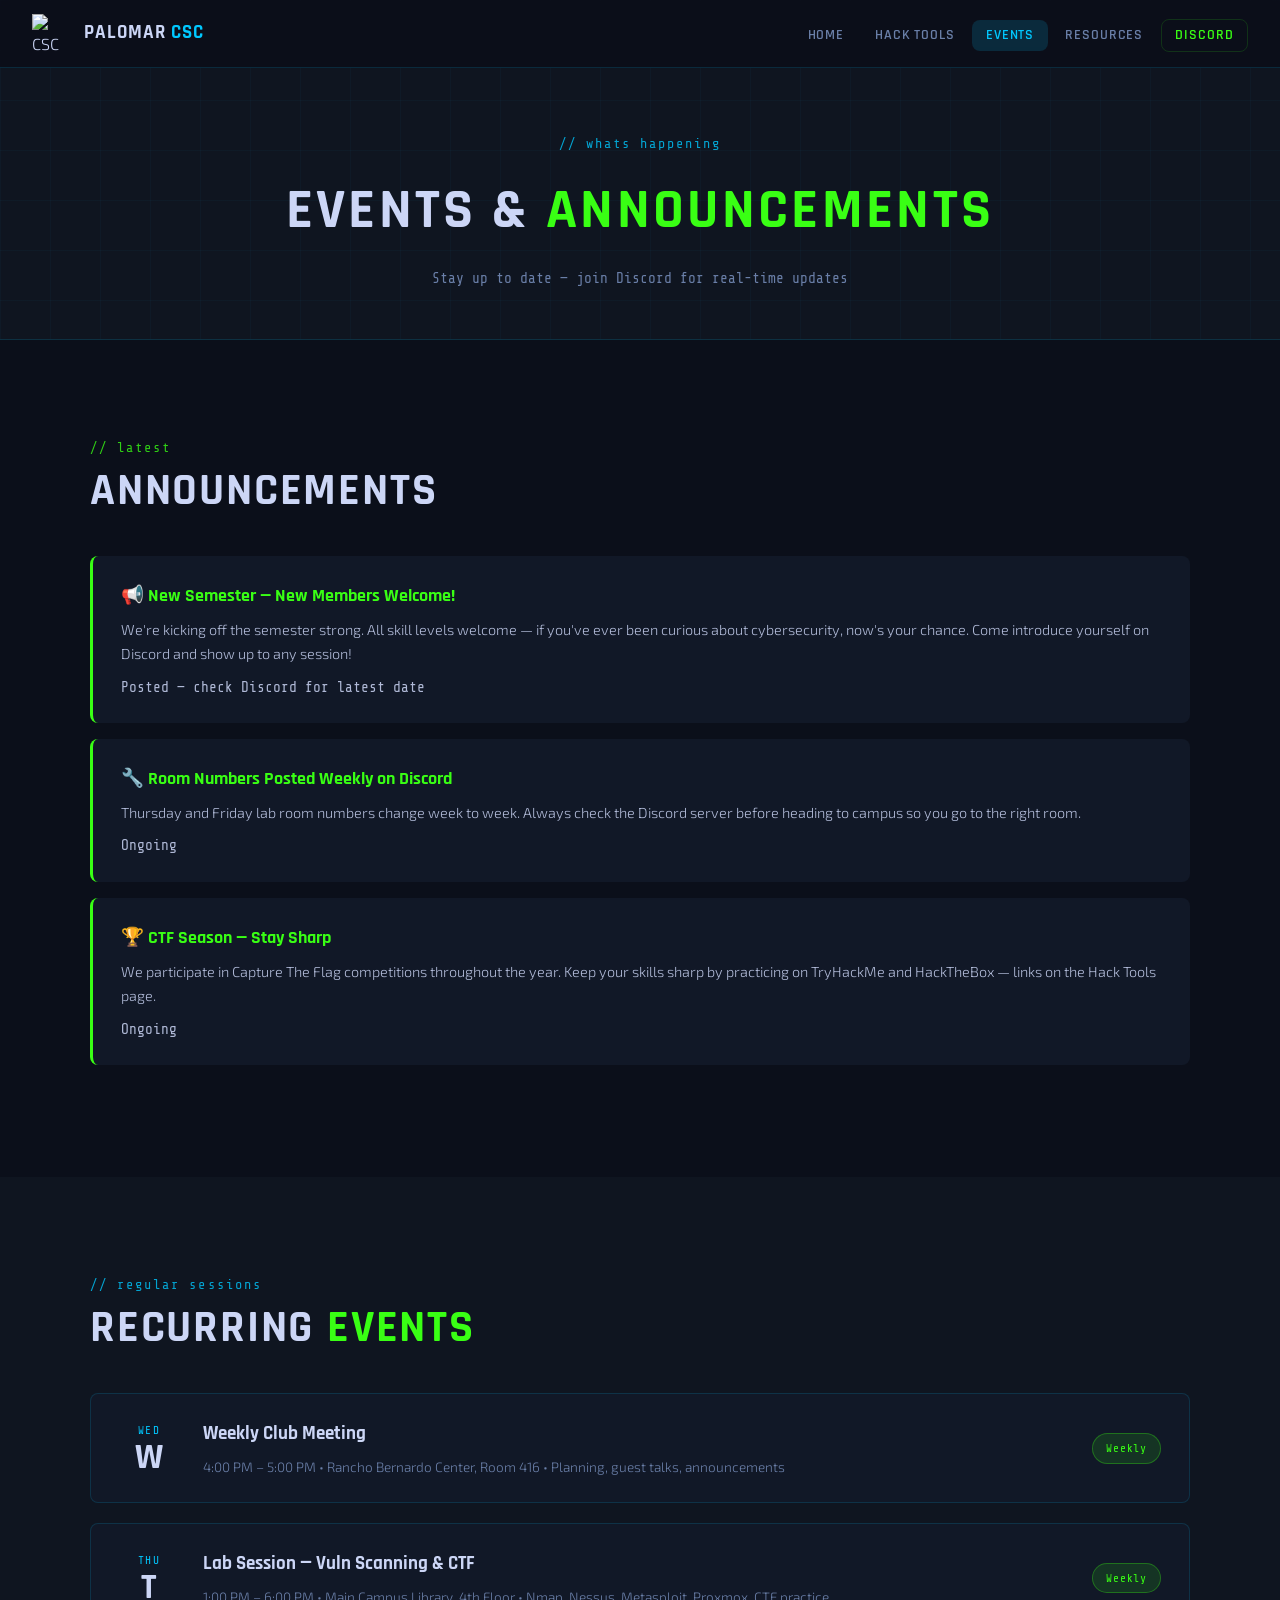
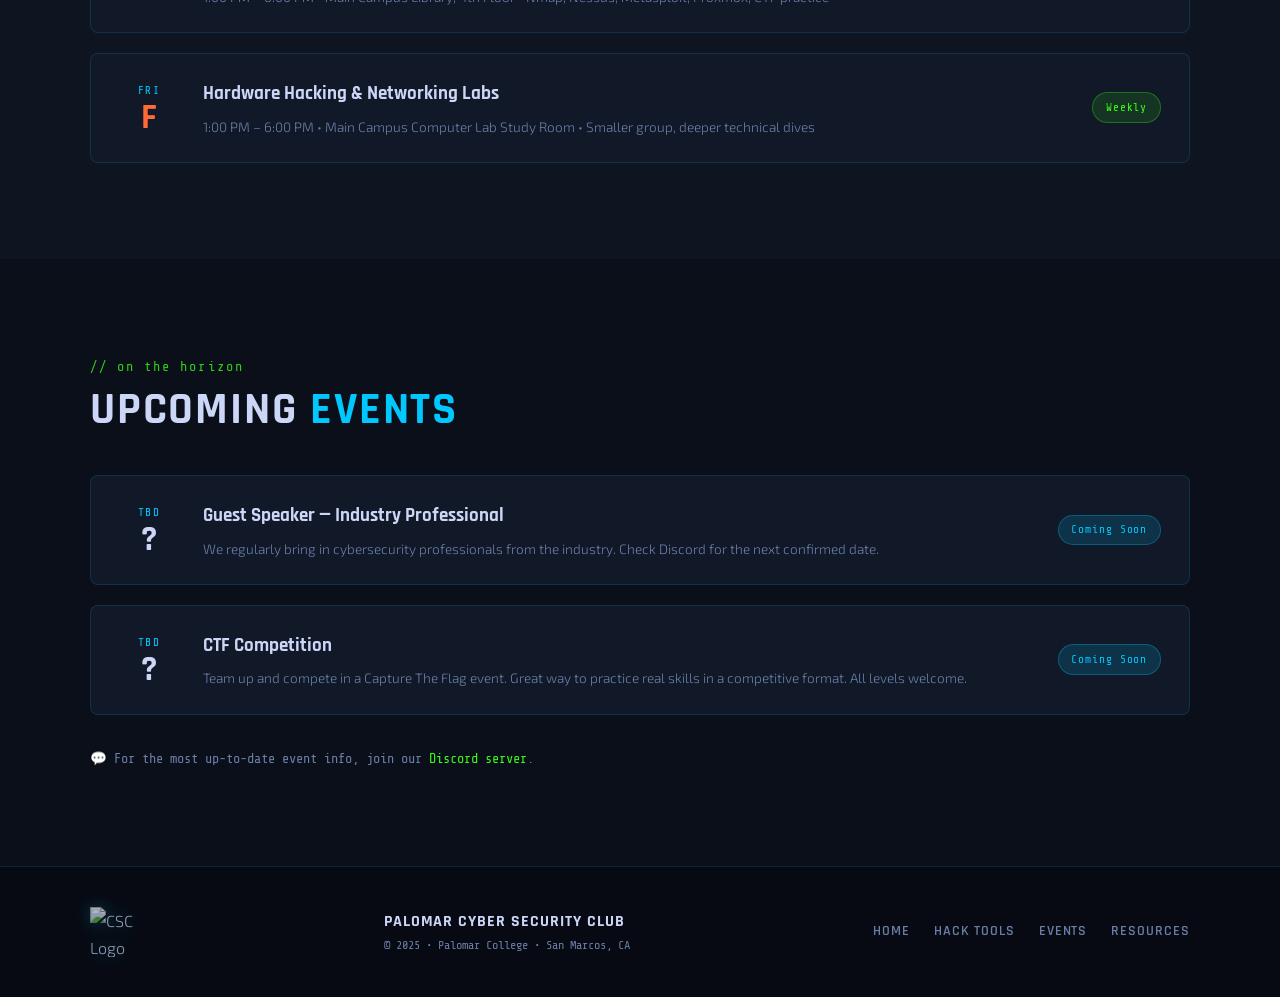
==== events.html @ d3a128a8 "Add files via upload" ====
<!DOCTYPE html>
<html lang="en">
<head>
<meta charset="UTF-8">
<meta name="viewport" content="width=device-width, initial-scale=1.0">
<title>Events | Palomar CSC</title>
<link href="https://fonts.googleapis.com/css2?family=Rajdhani:wght@400;500;600;700&family=Share+Tech+Mono&family=Exo+2:wght@300;400;600;800&display=swap" rel="stylesheet">
<link rel="stylesheet" href="style.css">
</head>
<body>

<nav class="navbar">
  <div class="nav-brand">
    <img src="logo.png" alt="CSC Logo" class="nav-logo">
    <span class="nav-title">Palomar <span class="accent-blue">CSC</span></span>
  </div>
  <button class="hamburger" id="hamburger">&#9776;</button>
  <ul class="nav-links" id="navLinks">
    <li><a href="index.html">Home</a></li>
    <li><a href="tools.html">Hack Tools</a></li>
    <li><a href="events.html" class="active">Events</a></li>
    <li><a href="resources.html">Resources</a></li>
    <li><a href="https://discord.gg/CkEZXuCzK" target="_blank" class="nav-discord">Discord</a></li>
  </ul>
</nav>

<div class="page-hero">
  <p class="section-label accent-blue" style="justify-content:center;display:flex;">// whats happening</p>
  <h1 class="page-hero-title">Events & <span class="accent-green">Announcements</span></h1>
  <p class="page-hero-sub">Stay up to date — join Discord for real-time updates</p>
</div>

<main>

  <!-- ANNOUNCEMENTS -->
  <section class="section">
    <div class="container">
      <div class="section-label accent-green">// latest</div>
      <h2 class="section-title">Announcements</h2>

      <div class="announcement-card fade-up">
        <h3>📢 New Semester — New Members Welcome!</h3>
        <p>We're kicking off the semester strong. All skill levels welcome — if you've ever been curious about cybersecurity, now's your chance. Come introduce yourself on Discord and show up to any session!</p>
        <p class="ann-date">Posted — check Discord for latest date</p>
      </div>

      <div class="announcement-card fade-up">
        <h3>🔧 Room Numbers Posted Weekly on Discord</h3>
        <p>Thursday and Friday lab room numbers change week to week. Always check the Discord server before heading to campus so you go to the right room.</p>
        <p class="ann-date">Ongoing</p>
      </div>

      <div class="announcement-card fade-up">
        <h3>🏆 CTF Season — Stay Sharp</h3>
        <p>We participate in Capture The Flag competitions throughout the year. Keep your skills sharp by practicing on TryHackMe and HackTheBox — links on the Hack Tools page.</p>
        <p class="ann-date">Ongoing</p>
      </div>

    </div>
  </section>

  <!-- RECURRING EVENTS -->
  <section class="section section-dark">
    <div class="container">
      <div class="section-label accent-blue">// regular sessions</div>
      <h2 class="section-title">Recurring <span class="accent-green">Events</span></h2>

      <div class="events-list">

        <div class="event-card fade-up">
          <div class="event-date">
            <div class="event-month">WED</div>
            <div class="event-day accent-blue">W</div>
          </div>
          <div class="event-info">
            <h3>Weekly Club Meeting</h3>
            <p>4:00 PM – 5:00 PM &bull; Rancho Bernardo Center, Room 416 &bull; Planning, guest talks, announcements</p>
          </div>
          <span class="event-badge badge-recurring">Weekly</span>
        </div>

        <div class="event-card fade-up">
          <div class="event-date">
            <div class="event-month">THU</div>
            <div class="event-day accent-green">T</div>
          </div>
          <div class="event-info">
            <h3>Lab Session — Vuln Scanning & CTF</h3>
            <p>1:00 PM – 6:00 PM &bull; Main Campus Library, 4th Floor &bull; Nmap, Nessus, Metasploit, Proxmox, CTF practice</p>
          </div>
          <span class="event-badge badge-recurring">Weekly</span>
        </div>

        <div class="event-card fade-up">
          <div class="event-date">
            <div class="event-month">FRI</div>
            <div class="event-day" style="color:#ff6b35;">F</div>
          </div>
          <div class="event-info">
            <h3>Hardware Hacking & Networking Labs</h3>
            <p>1:00 PM – 6:00 PM &bull; Main Campus Computer Lab Study Room &bull; Smaller group, deeper technical dives</p>
          </div>
          <span class="event-badge badge-recurring">Weekly</span>
        </div>

      </div>
    </div>
  </section>

  <!-- UPCOMING -->
  <section class="section">
    <div class="container">
      <div class="section-label accent-green">// on the horizon</div>
      <h2 class="section-title">Upcoming <span class="accent-blue">Events</span></h2>

      <div class="events-list">

        <div class="event-card fade-up">
          <div class="event-date">
            <div class="event-month">TBD</div>
            <div class="event-day accent-blue">?</div>
          </div>
          <div class="event-info">
            <h3>Guest Speaker — Industry Professional</h3>
            <p>We regularly bring in cybersecurity professionals from the industry. Check Discord for the next confirmed date.</p>
          </div>
          <span class="event-badge badge-upcoming">Coming Soon</span>
        </div>

        <div class="event-card fade-up">
          <div class="event-date">
            <div class="event-month">TBD</div>
            <div class="event-day accent-green">?</div>
          </div>
          <div class="event-info">
            <h3>CTF Competition</h3>
            <p>Team up and compete in a Capture The Flag event. Great way to practice real skills in a competitive format. All levels welcome.</p>
          </div>
          <span class="event-badge badge-upcoming">Coming Soon</span>
        </div>

      </div>

      <p style="margin-top:2rem;font-family:'Share Tech Mono',monospace;font-size:0.85rem;color:var(--muted);">
        💬 For the most up-to-date event info, join our <a href="https://discord.gg/CkEZXuCzK" target="_blank" style="color:var(--green);">Discord server</a>.
      </p>

    </div>
  </section>

</main>

<footer class="footer">
  <div class="footer-inner">
    <img src="logo.png" alt="CSC Logo" class="footer-logo">
    <div class="footer-text">
      <p class="footer-name">Palomar Cyber Security Club</p>
      <p class="footer-copy">&copy; 2025 &bull; Palomar College &bull; San Marcos, CA</p>
    </div>
    <nav class="footer-nav">
      <a href="index.html">Home</a>
      <a href="tools.html">Hack Tools</a>
      <a href="events.html">Events</a>
      <a href="resources.html">Resources</a>
    </nav>
  </div>
</footer>

<script src="main.js"></script>
</body>
</html>
---- style.css ----
/* ── VARIABLES ── */
:root {
  --bg:        #0b0f1a;
  --bg2:       #0f1520;
  --bg3:       #131926;
  --card:      #111827;
  --card-hover:#162032;
  --blue:      #00c8ff;
  --blue-dim:  rgba(0,200,255,0.15);
  --blue-glow: rgba(0,200,255,0.4);
  --green:     #39ff14;
  --green-dim: rgba(57,255,20,0.12);
  --green-glow:rgba(57,255,20,0.35);
  --text:      #ccd6f6;
  --muted:     #6a7fa8;
  --border:    rgba(0,200,255,0.15);
  --border-g:  rgba(57,255,20,0.15);
  --nav-h:     68px;
  --radius:    8px;
}

/* ── RESET ── */
*, *::before, *::after { box-sizing: border-box; margin: 0; padding: 0; }
html { scroll-behavior: smooth; }

body {
  background: var(--bg);
  color: var(--text);
  font-family: 'Exo 2', sans-serif;
  font-weight: 300;
  line-height: 1.7;
  overflow-x: hidden;
}

a { color: inherit; text-decoration: none; }
ul { list-style: none; }
img { display: block; max-width: 100%; }

/* ── ACCENT CLASSES ── */
.accent-blue  { color: var(--blue); }
.accent-green { color: var(--green); }

/* ── NAVBAR ── */
.navbar {
  position: fixed;
  top: 0; left: 0; right: 0;
  height: var(--nav-h);
  background: rgba(11,15,26,0.92);
  backdrop-filter: blur(12px);
  border-bottom: 1px solid var(--border);
  display: flex;
  align-items: center;
  justify-content: space-between;
  padding: 0 2rem;
  z-index: 1000;
}

.nav-brand {
  display: flex;
  align-items: center;
  gap: 0.75rem;
}

.nav-logo {
  height: 40px;
  width: 40px;
  object-fit: contain;
}

.nav-title {
  font-family: 'Rajdhani', sans-serif;
  font-weight: 700;
  font-size: 1.2rem;
  letter-spacing: 0.05em;
  text-transform: uppercase;
}

.nav-links {
  display: flex;
  align-items: center;
  gap: 0.25rem;
}

.nav-links a {
  padding: 0.4rem 0.85rem;
  border-radius: var(--radius);
  font-family: 'Rajdhani', sans-serif;
  font-weight: 600;
  font-size: 0.9rem;
  letter-spacing: 0.06em;
  text-transform: uppercase;
  color: var(--muted);
  transition: color 0.2s, background 0.2s;
}

.nav-links a:hover,
.nav-links a.active {
  color: var(--blue);
  background: var(--blue-dim);
}

.nav-discord {
  color: var(--green) !important;
  border: 1px solid var(--border-g) !important;
}
.nav-discord:hover {
  background: var(--green-dim) !important;
}

.hamburger {
  display: none;
  background: none;
  border: none;
  color: var(--blue);
  font-size: 1.5rem;
  cursor: pointer;
}

/* ── HERO ── */
.hero {
  position: relative;
  min-height: 100vh;
  display: flex;
  align-items: center;
  justify-content: center;
  overflow: hidden;
  padding-top: var(--nav-h);
}

#comets {
  position: absolute;
  inset: 0;
  width: 100%;
  height: 100%;
}

.hero-grid-overlay {
  position: absolute;
  inset: 0;
  background-image:
    linear-gradient(rgba(0,200,255,0.04) 1px, transparent 1px),
    linear-gradient(90deg, rgba(0,200,255,0.04) 1px, transparent 1px);
  background-size: 60px 60px;
  pointer-events: none;
}

.hero-content {
  position: relative;
  z-index: 2;
  text-align: center;
  padding: 2rem;
  animation: fadeUp 1s ease both;
}

.hero-logo {
  width: 140px;
  height: 140px;
  object-fit: contain;
  margin: 0 auto 1.5rem;
  filter: drop-shadow(0 0 20px var(--blue-glow));
  animation: pulse-glow 3s ease-in-out infinite;
}

@keyframes pulse-glow {
  0%, 100% { filter: drop-shadow(0 0 20px var(--blue-glow)); }
  50%       { filter: drop-shadow(0 0 35px var(--blue-glow)) drop-shadow(0 0 60px var(--green-glow)); }
}

.hero-title {
  font-family: 'Rajdhani', sans-serif;
  font-weight: 700;
  font-size: clamp(2.2rem, 6vw, 4.5rem);
  line-height: 1.05;
  letter-spacing: 0.04em;
  text-transform: uppercase;
  text-shadow: 0 0 40px var(--blue-glow);
  margin-bottom: 1rem;
}

.hero-sub {
  font-family: 'Share Tech Mono', monospace;
  font-size: 0.95rem;
  color: var(--muted);
  letter-spacing: 0.1em;
  margin-bottom: 0.4rem;
}

.hero-tagline {
  font-size: 1rem;
  color: var(--green);
  font-family: 'Share Tech Mono', monospace;
  letter-spacing: 0.05em;
  margin-bottom: 2rem;
}

.hero-btns {
  display: flex;
  gap: 1rem;
  justify-content: center;
  flex-wrap: wrap;
}

.btn {
  padding: 0.75rem 2rem;
  border-radius: var(--radius);
  font-family: 'Rajdhani', sans-serif;
  font-weight: 700;
  font-size: 1rem;
  letter-spacing: 0.08em;
  text-transform: uppercase;
  cursor: pointer;
  transition: all 0.25s;
  display: inline-block;
}

.btn-primary {
  background: var(--green);
  color: #0b0f1a;
  box-shadow: 0 0 20px var(--green-glow);
}
.btn-primary:hover {
  background: #50ff2a;
  box-shadow: 0 0 35px var(--green-glow);
  transform: translateY(-2px);
}

.btn-outline {
  border: 1px solid var(--blue);
  color: var(--blue);
  background: transparent;
}
.btn-outline:hover {
  background: var(--blue-dim);
  box-shadow: 0 0 20px var(--blue-glow);
  transform: translateY(-2px);
}

.hero-scroll-hint {
  position: absolute;
  bottom: 2rem;
  left: 50%;
  transform: translateX(-50%);
  font-family: 'Share Tech Mono', monospace;
  font-size: 0.75rem;
  color: var(--muted);
  letter-spacing: 0.2em;
  animation: bounce 2s ease-in-out infinite;
}

@keyframes bounce {
  0%, 100% { transform: translateX(-50%) translateY(0); }
  50%       { transform: translateX(-50%) translateY(6px); }
}

/* ── SECTIONS ── */
.section {
  padding: 6rem 1.5rem;
}

.section-dark {
  background: var(--bg2);
}

.container {
  max-width: 1100px;
  margin: 0 auto;
}

.section-label {
  font-family: 'Share Tech Mono', monospace;
  font-size: 0.85rem;
  letter-spacing: 0.15em;
  margin-bottom: 0.5rem;
  opacity: 0.8;
}

.section-title {
  font-family: 'Rajdhani', sans-serif;
  font-weight: 700;
  font-size: clamp(1.8rem, 4vw, 2.8rem);
  text-transform: uppercase;
  letter-spacing: 0.04em;
  margin-bottom: 2.5rem;
  line-height: 1.1;
}

/* ── ABOUT ── */
.about-grid {
  display: grid;
  grid-template-columns: 1fr 1fr;
  gap: 3rem;
  align-items: start;
}

.about-text p {
  color: var(--text);
  margin-bottom: 1rem;
  font-size: 1.05rem;
  opacity: 0.85;
}

.about-stats {
  display: grid;
  grid-template-columns: 1fr 1fr;
  gap: 1rem;
}

.stat-card {
  background: var(--card);
  border: 1px solid var(--border);
  border-radius: var(--radius);
  padding: 1.5rem;
  text-align: center;
  display: flex;
  flex-direction: column;
  gap: 0.4rem;
  transition: border-color 0.2s, background 0.2s;
}

.stat-card:hover {
  background: var(--card-hover);
  border-color: var(--blue);
}

.stat-num {
  font-family: 'Rajdhani', sans-serif;
  font-weight: 700;
  font-size: 2rem;
}

.stat-label {
  font-size: 0.78rem;
  color: var(--muted);
  text-transform: uppercase;
  letter-spacing: 0.1em;
}

/* ── SCHEDULE ── */
.schedule-note {
  font-family: 'Share Tech Mono', monospace;
  font-size: 0.85rem;
  color: var(--muted);
  margin-bottom: 2rem;
}

.schedule-grid {
  display: grid;
  grid-template-columns: repeat(3, 1fr);
  gap: 1.5rem;
}

.schedule-card {
  background: var(--card);
  border-radius: var(--radius);
  padding: 1.75rem;
  border-left: 3px solid transparent;
  transition: transform 0.2s, box-shadow 0.2s;
}

.schedule-card:hover {
  transform: translateY(-4px);
}

.wednesday { border-left-color: var(--blue); }
.thursday  { border-left-color: var(--green); }
.friday    { border-left-color: #ff6b35; }

.day-header {
  display: flex;
  align-items: center;
  gap: 0.6rem;
  margin-bottom: 0.4rem;
}

.day-dot {
  width: 10px;
  height: 10px;
  border-radius: 50%;
  flex-shrink: 0;
}

.wed-dot { background: var(--blue); box-shadow: 0 0 8px var(--blue-glow); }
.thu-dot { background: var(--green); box-shadow: 0 0 8px var(--green-glow); }
.fri-dot { background: #ff6b35; box-shadow: 0 0 8px rgba(255,107,53,0.5); }

.day-name {
  font-family: 'Rajdhani', sans-serif;
  font-weight: 700;
  font-size: 1.3rem;
  text-transform: uppercase;
  letter-spacing: 0.06em;
}

.day-time {
  font-family: 'Share Tech Mono', monospace;
  font-size: 0.9rem;
  color: var(--blue);
  margin-bottom: 0.75rem;
}

.loc-name {
  font-weight: 600;
  font-size: 0.95rem;
  margin-bottom: 0.2rem;
}

.loc-detail {
  font-size: 0.8rem;
  color: var(--muted);
  margin-bottom: 1rem;
}

.day-activities {
  border-top: 1px solid var(--border);
  padding-top: 0.75rem;
}

.day-activities li {
  font-size: 0.85rem;
  color: var(--text);
  opacity: 0.8;
  padding: 0.2rem 0;
}

.day-activities li::before {
  content: '› ';
  color: var(--green);
}

/* ── OFFICERS ── */
.officers-note {
  color: var(--muted);
  font-family: 'Share Tech Mono', monospace;
  font-size: 0.85rem;
  margin-bottom: 2rem;
}

.officers-grid {
  display: grid;
  grid-template-columns: repeat(3, 1fr);
  gap: 1.25rem;
}

.officer-card {
  background: var(--card);
  border: 1px solid var(--border);
  border-radius: var(--radius);
  padding: 1.75rem 1.25rem;
  text-align: center;
  transition: all 0.25s;
}

.officer-card:hover {
  border-color: var(--blue);
  background: var(--card-hover);
  transform: translateY(-3px);
  box-shadow: 0 8px 24px rgba(0,200,255,0.1);
}

.officer-icon {
  font-size: 2rem;
  margin-bottom: 0.75rem;
}

.officer-role {
  font-family: 'Share Tech Mono', monospace;
  font-size: 0.75rem;
  text-transform: uppercase;
  letter-spacing: 0.1em;
  margin-bottom: 0.4rem;
}

.officer-name {
  font-family: 'Rajdhani', sans-serif;
  font-weight: 600;
  font-size: 1.1rem;
  color: var(--text);
}

/* ── CONTACT ── */
.contact-grid {
  display: grid;
  grid-template-columns: repeat(3, 1fr);
  gap: 1.5rem;
}

.contact-card {
  background: var(--card);
  border: 1px solid var(--border);
  border-radius: var(--radius);
  padding: 2rem 1.5rem;
  text-align: center;
  display: flex;
  flex-direction: column;
  gap: 0.5rem;
  transition: all 0.25s;
}

.contact-card:hover {
  border-color: var(--green);
  background: var(--green-dim);
  transform: translateY(-3px);
  box-shadow: 0 8px 24px rgba(57,255,20,0.1);
}

.contact-icon { font-size: 2rem; }

.contact-label {
  font-family: 'Share Tech Mono', monospace;
  font-size: 0.75rem;
  text-transform: uppercase;
  letter-spacing: 0.12em;
  color: var(--muted);
}

.contact-value {
  font-size: 0.9rem;
  color: var(--blue);
  word-break: break-all;
}

/* ── FOOTER ── */
.footer {
  background: #070a12;
  border-top: 1px solid var(--border);
  padding: 2.5rem 2rem;
}

.footer-inner {
  max-width: 1100px;
  margin: 0 auto;
  display: flex;
  align-items: center;
  gap: 1.5rem;
  flex-wrap: wrap;
  justify-content: space-between;
}

.footer-logo {
  height: 50px;
  width: 50px;
  object-fit: contain;
  opacity: 0.7;
  filter: drop-shadow(0 0 8px var(--blue-glow));
}

.footer-name {
  font-family: 'Rajdhani', sans-serif;
  font-weight: 700;
  font-size: 1rem;
  text-transform: uppercase;
  letter-spacing: 0.06em;
}

.footer-copy {
  font-size: 0.75rem;
  color: var(--muted);
  font-family: 'Share Tech Mono', monospace;
}

.footer-nav {
  display: flex;
  gap: 1.5rem;
  flex-wrap: wrap;
}

.footer-nav a {
  font-family: 'Rajdhani', sans-serif;
  font-weight: 600;
  font-size: 0.85rem;
  text-transform: uppercase;
  letter-spacing: 0.07em;
  color: var(--muted);
  transition: color 0.2s;
}

.footer-nav a:hover { color: var(--blue); }

/* ── PAGE HERO (inner pages) ── */
.page-hero {
  padding: calc(var(--nav-h) + 4rem) 1.5rem 3rem;
  text-align: center;
  background: var(--bg2);
  border-bottom: 1px solid var(--border);
  position: relative;
  overflow: hidden;
}

.page-hero::before {
  content: '';
  position: absolute;
  inset: 0;
  background-image:
    linear-gradient(rgba(0,200,255,0.03) 1px, transparent 1px),
    linear-gradient(90deg, rgba(0,200,255,0.03) 1px, transparent 1px);
  background-size: 50px 50px;
}

.page-hero-title {
  font-family: 'Rajdhani', sans-serif;
  font-weight: 700;
  font-size: clamp(2rem, 5vw, 3.5rem);
  text-transform: uppercase;
  letter-spacing: 0.06em;
  position: relative;
}

.page-hero-sub {
  font-family: 'Share Tech Mono', monospace;
  font-size: 0.9rem;
  color: var(--muted);
  margin-top: 0.5rem;
  position: relative;
}

/* ── TOOL / RESOURCE CARDS ── */
.tools-grid {
  display: grid;
  grid-template-columns: repeat(auto-fill, minmax(300px, 1fr));
  gap: 1.25rem;
}

.tool-card {
  background: var(--card);
  border: 1px solid var(--border);
  border-radius: var(--radius);
  padding: 1.5rem;
  transition: all 0.25s;
}

.tool-card:hover {
  border-color: var(--green);
  background: var(--card-hover);
  transform: translateY(-3px);
  box-shadow: 0 8px 24px rgba(57,255,20,0.08);
}

.tool-card a {
  color: var(--blue);
  font-weight: 600;
  transition: color 0.2s;
}

.tool-card a:hover { color: var(--green); }

.tool-tag {
  display: inline-block;
  background: var(--green-dim);
  color: var(--green);
  border: 1px solid var(--border-g);
  border-radius: 4px;
  padding: 0.15rem 0.5rem;
  font-family: 'Share Tech Mono', monospace;
  font-size: 0.7rem;
  letter-spacing: 0.08em;
  margin-bottom: 0.75rem;
}

.tool-card h3 {
  font-family: 'Rajdhani', sans-serif;
  font-weight: 700;
  font-size: 1.15rem;
  margin-bottom: 0.4rem;
}

.tool-card p {
  font-size: 0.88rem;
  color: var(--muted);
  line-height: 1.6;
}

.category-label {
  font-family: 'Rajdhani', sans-serif;
  font-weight: 700;
  font-size: 1.3rem;
  text-transform: uppercase;
  letter-spacing: 0.08em;
  color: var(--blue);
  margin: 3rem 0 1.25rem;
  padding-bottom: 0.5rem;
  border-bottom: 1px solid var(--border);
  display: flex;
  align-items: center;
  gap: 0.5rem;
}

.category-label::before {
  content: '//';
  color: var(--green);
  font-family: 'Share Tech Mono', monospace;
  font-size: 1rem;
}

/* ── EVENTS ── */
.events-list {
  display: flex;
  flex-direction: column;
  gap: 1.25rem;
}

.event-card {
  background: var(--card);
  border: 1px solid var(--border);
  border-radius: var(--radius);
  padding: 1.5rem 1.75rem;
  display: grid;
  grid-template-columns: auto 1fr auto;
  gap: 1.5rem;
  align-items: center;
  transition: all 0.25s;
}

.event-card:hover {
  border-color: var(--blue);
  background: var(--card-hover);
}

.event-date {
  text-align: center;
  min-width: 60px;
}

.event-month {
  font-family: 'Share Tech Mono', monospace;
  font-size: 0.7rem;
  text-transform: uppercase;
  color: var(--blue);
  letter-spacing: 0.1em;
}

.event-day {
  font-family: 'Rajdhani', sans-serif;
  font-weight: 700;
  font-size: 2.2rem;
  color: var(--text);
  line-height: 1;
}

.event-info h3 {
  font-family: 'Rajdhani', sans-serif;
  font-weight: 700;
  font-size: 1.2rem;
  margin-bottom: 0.25rem;
}

.event-info p {
  font-size: 0.85rem;
  color: var(--muted);
}

.event-badge {
  padding: 0.3rem 0.8rem;
  border-radius: 20px;
  font-family: 'Share Tech Mono', monospace;
  font-size: 0.7rem;
  letter-spacing: 0.08em;
  white-space: nowrap;
}

.badge-upcoming {
  background: var(--blue-dim);
  color: var(--blue);
  border: 1px solid rgba(0,200,255,0.3);
}

.badge-recurring {
  background: var(--green-dim);
  color: var(--green);
  border: 1px solid rgba(57,255,20,0.3);
}

.announcement-card {
  background: var(--card);
  border-left: 3px solid var(--green);
  border-radius: var(--radius);
  padding: 1.5rem 1.75rem;
  margin-bottom: 1rem;
}

.announcement-card h3 {
  font-family: 'Rajdhani', sans-serif;
  font-weight: 700;
  font-size: 1.15rem;
  color: var(--green);
  margin-bottom: 0.4rem;
}

.announcement-card p {
  font-size: 0.9rem;
  color: var(--text);
  opacity: 0.85;
}

.ann-date {
  font-family: 'Share Tech Mono', monospace;
  font-size: 0.75rem;
  color: var(--muted);
  margin-top: 0.5rem;
}

/* ── ANIMATIONS ── */
@keyframes fadeUp {
  from { opacity: 0; transform: translateY(30px); }
  to   { opacity: 1; transform: translateY(0); }
}

.fade-up {
  opacity: 0;
  transform: translateY(24px);
  transition: opacity 0.6s ease, transform 0.6s ease;
}
.fade-up.visible {
  opacity: 1;
  transform: translateY(0);
}

/* ── RESPONSIVE ── */
@media (max-width: 768px) {
  .hamburger { display: block; }

  .nav-links {
    display: none;
    position: fixed;
    top: var(--nav-h);
    left: 0; right: 0;
    background: rgba(11,15,26,0.98);
    flex-direction: column;
    padding: 1.5rem;
    gap: 0.5rem;
    border-bottom: 1px solid var(--border);
  }

  .nav-links.open { display: flex; }
  .nav-links a { width: 100%; text-align: center; padding: 0.75rem; }

  .about-grid       { grid-template-columns: 1fr; }
  .schedule-grid    { grid-template-columns: 1fr; }
  .officers-grid    { grid-template-columns: repeat(2, 1fr); }
  .contact-grid     { grid-template-columns: 1fr; }
  .footer-inner     { flex-direction: column; text-align: center; }
  .footer-nav       { justify-content: center; }

  .event-card {
    grid-template-columns: auto 1fr;
    grid-template-rows: auto auto;
  }
  .event-badge { grid-column: 2; }
}

@media (max-width: 480px) {
  .officers-grid { grid-template-columns: 1fr; }
  .about-stats   { grid-template-columns: 1fr 1fr; }
}
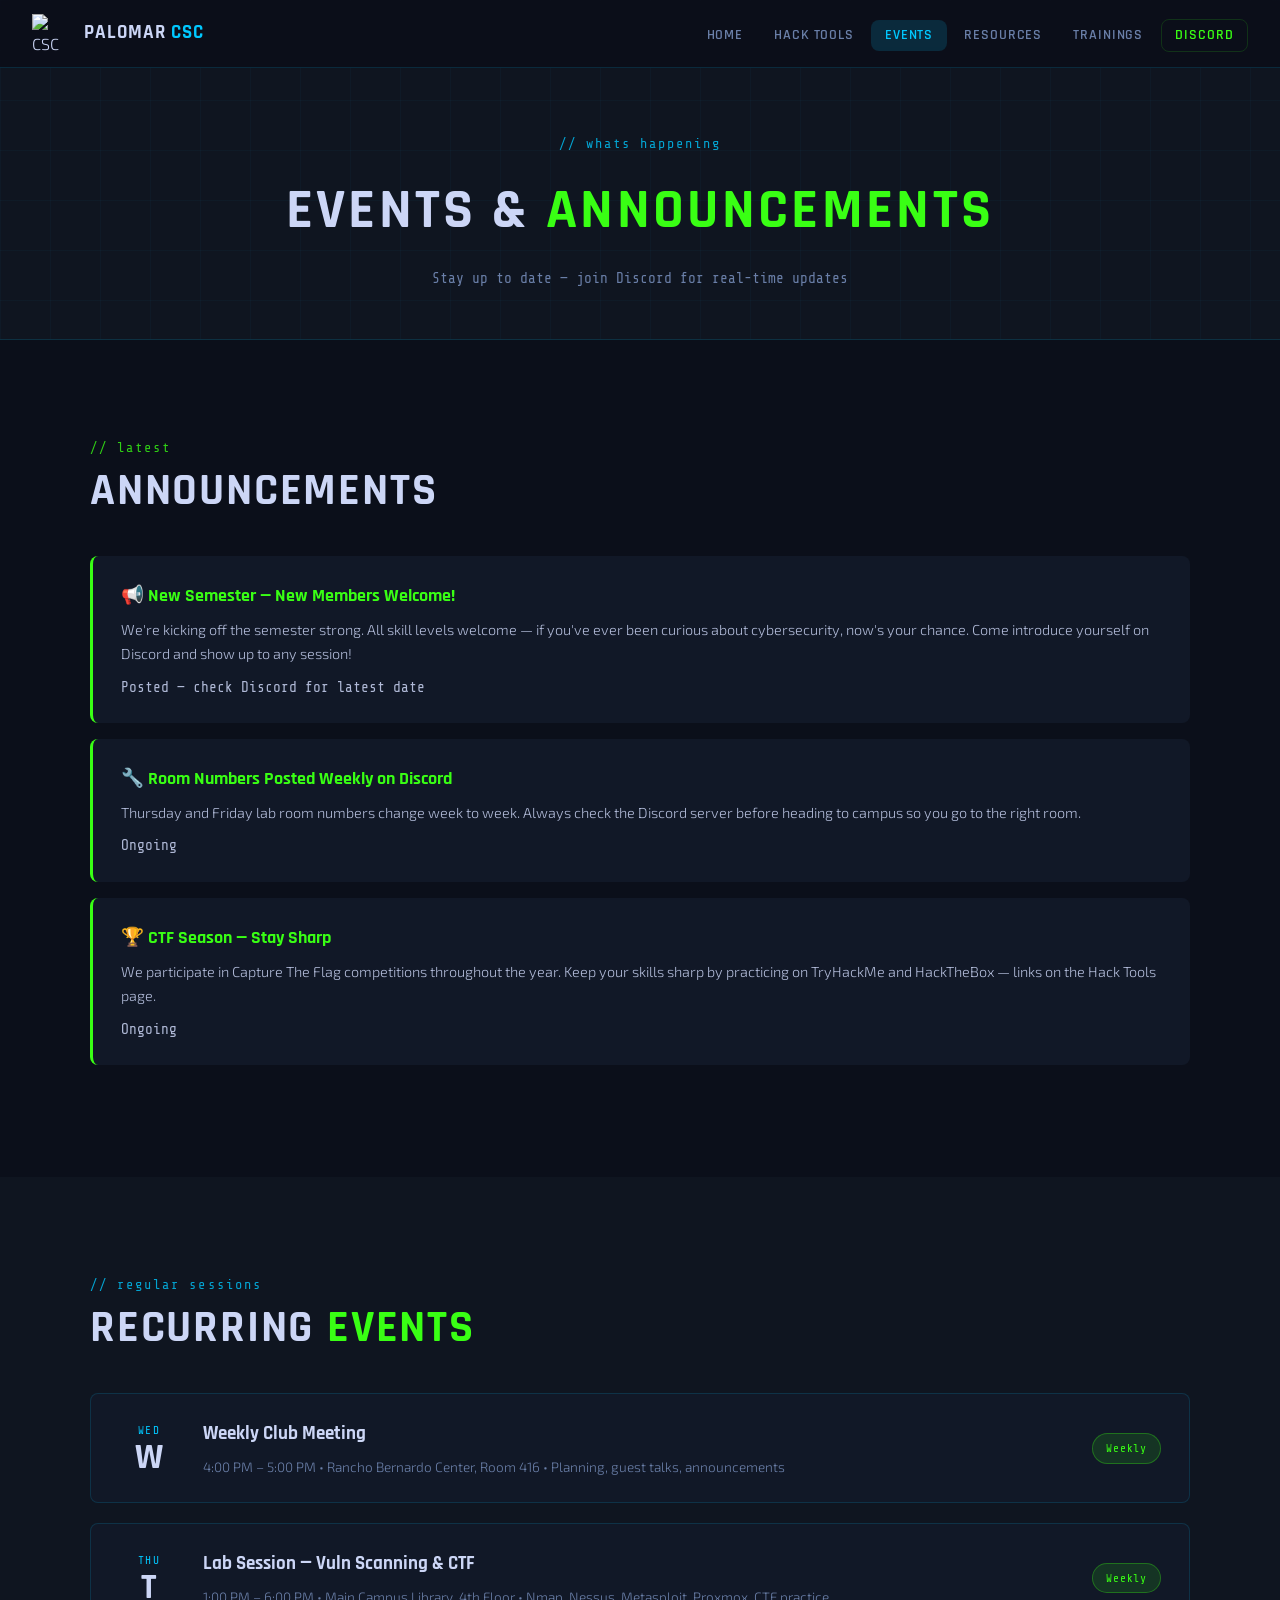
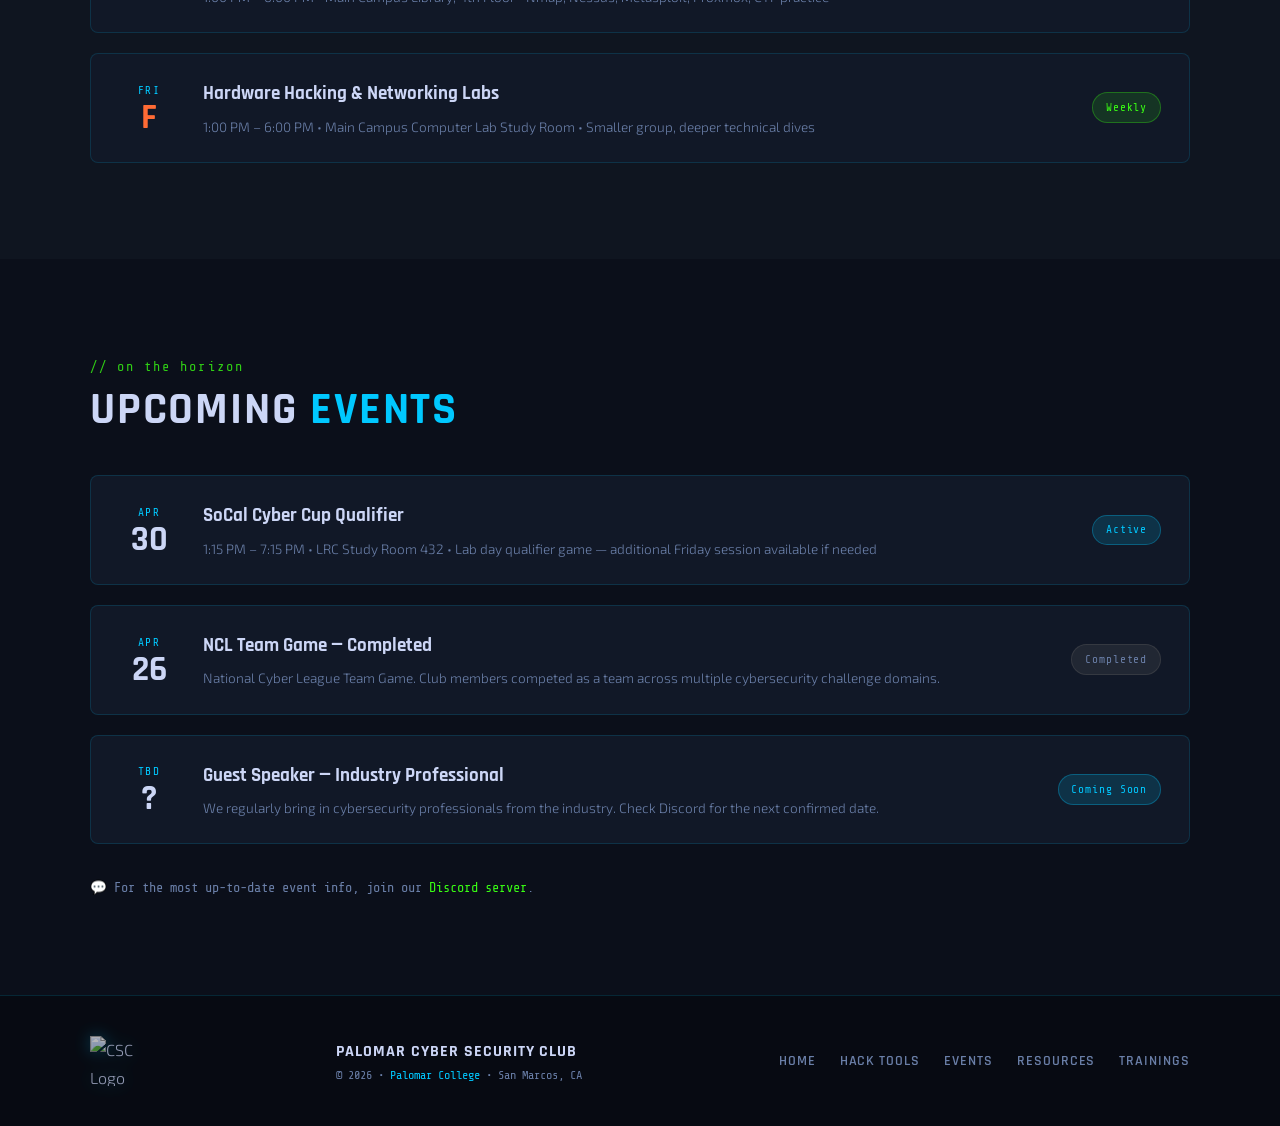
==== commit 87172f82: "Add files via upload" ====
--- a/events.html
+++ b/events.html
@@ -20,6 +20,7 @@
     <li><a href="tools.html">Hack Tools</a></li>
     <li><a href="events.html" class="active">Events</a></li>
     <li><a href="resources.html">Resources</a></li>
+    <li><a href="trainings.html">Trainings</a></li>
     <li><a href="https://discord.gg/CkEZXuCzK" target="_blank" class="nav-discord">Discord</a></li>
   </ul>
 </nav>
@@ -117,14 +118,26 @@
 
         <div class="event-card fade-up">
           <div class="event-date">
-            <div class="event-month">TBD</div>
-            <div class="event-day accent-blue">?</div>
+            <div class="event-month">APR</div>
+            <div class="event-day accent-green">30</div>
           </div>
           <div class="event-info">
-            <h3>Guest Speaker — Industry Professional</h3>
-            <p>We regularly bring in cybersecurity professionals from the industry. Check Discord for the next confirmed date.</p>
+            <h3>SoCal Cyber Cup Qualifier</h3>
+            <p>1:15 PM – 7:15 PM &bull; LRC Study Room 432 &bull; Lab day qualifier game — additional Friday session available if needed</p>
           </div>
-          <span class="event-badge badge-upcoming">Coming Soon</span>
+          <span class="event-badge badge-upcoming">Active</span>
+        </div>
+
+        <div class="event-card fade-up">
+          <div class="event-date">
+            <div class="event-month">APR</div>
+            <div class="event-day accent-blue">26</div>
+          </div>
+          <div class="event-info">
+            <h3>NCL Team Game — Completed</h3>
+            <p>National Cyber League Team Game. Club members competed as a team across multiple cybersecurity challenge domains.</p>
+          </div>
+          <span class="event-badge" style="background:rgba(100,100,100,0.2);color:var(--muted);border:1px solid rgba(100,100,100,0.3);">Completed</span>
         </div>
 
         <div class="event-card fade-up">
@@ -133,8 +146,8 @@
             <div class="event-day accent-green">?</div>
           </div>
           <div class="event-info">
-            <h3>CTF Competition</h3>
-            <p>Team up and compete in a Capture The Flag event. Great way to practice real skills in a competitive format. All levels welcome.</p>
+            <h3>Guest Speaker — Industry Professional</h3>
+            <p>We regularly bring in cybersecurity professionals from the industry. Check Discord for the next confirmed date.</p>
           </div>
           <span class="event-badge badge-upcoming">Coming Soon</span>
         </div>
@@ -155,13 +168,14 @@
     <img src="logo.png" alt="CSC Logo" class="footer-logo">
     <div class="footer-text">
       <p class="footer-name">Palomar Cyber Security Club</p>
-      <p class="footer-copy">&copy; 2025 &bull; Palomar College &bull; San Marcos, CA</p>
+      <p class="footer-copy">&copy; 2026 &bull; <a href="https://www.palomar.edu" target="_blank" style="color:var(--blue);text-decoration:none;">Palomar College</a> &bull; San Marcos, CA</p>
     </div>
     <nav class="footer-nav">
       <a href="index.html">Home</a>
       <a href="tools.html">Hack Tools</a>
       <a href="events.html">Events</a>
       <a href="resources.html">Resources</a>
+      <a href="trainings.html">Trainings</a>
     </nav>
   </div>
 </footer>
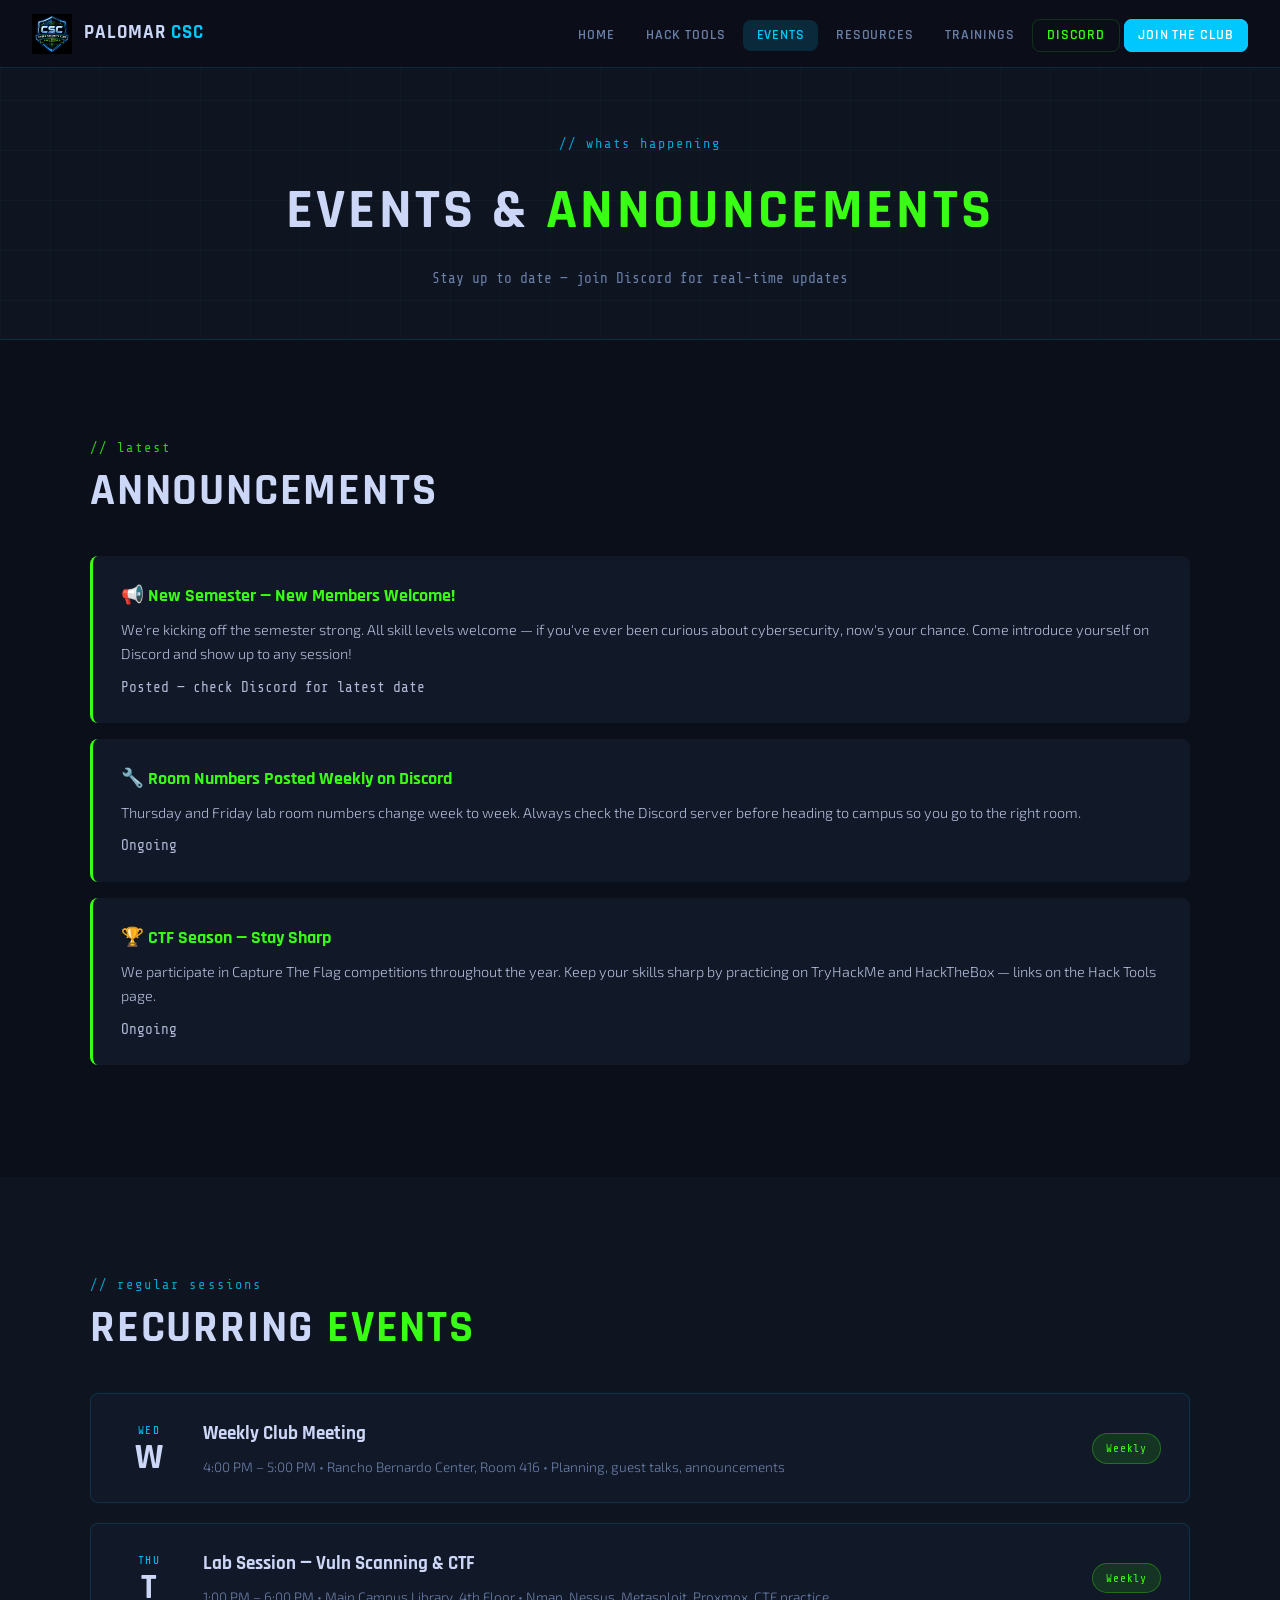
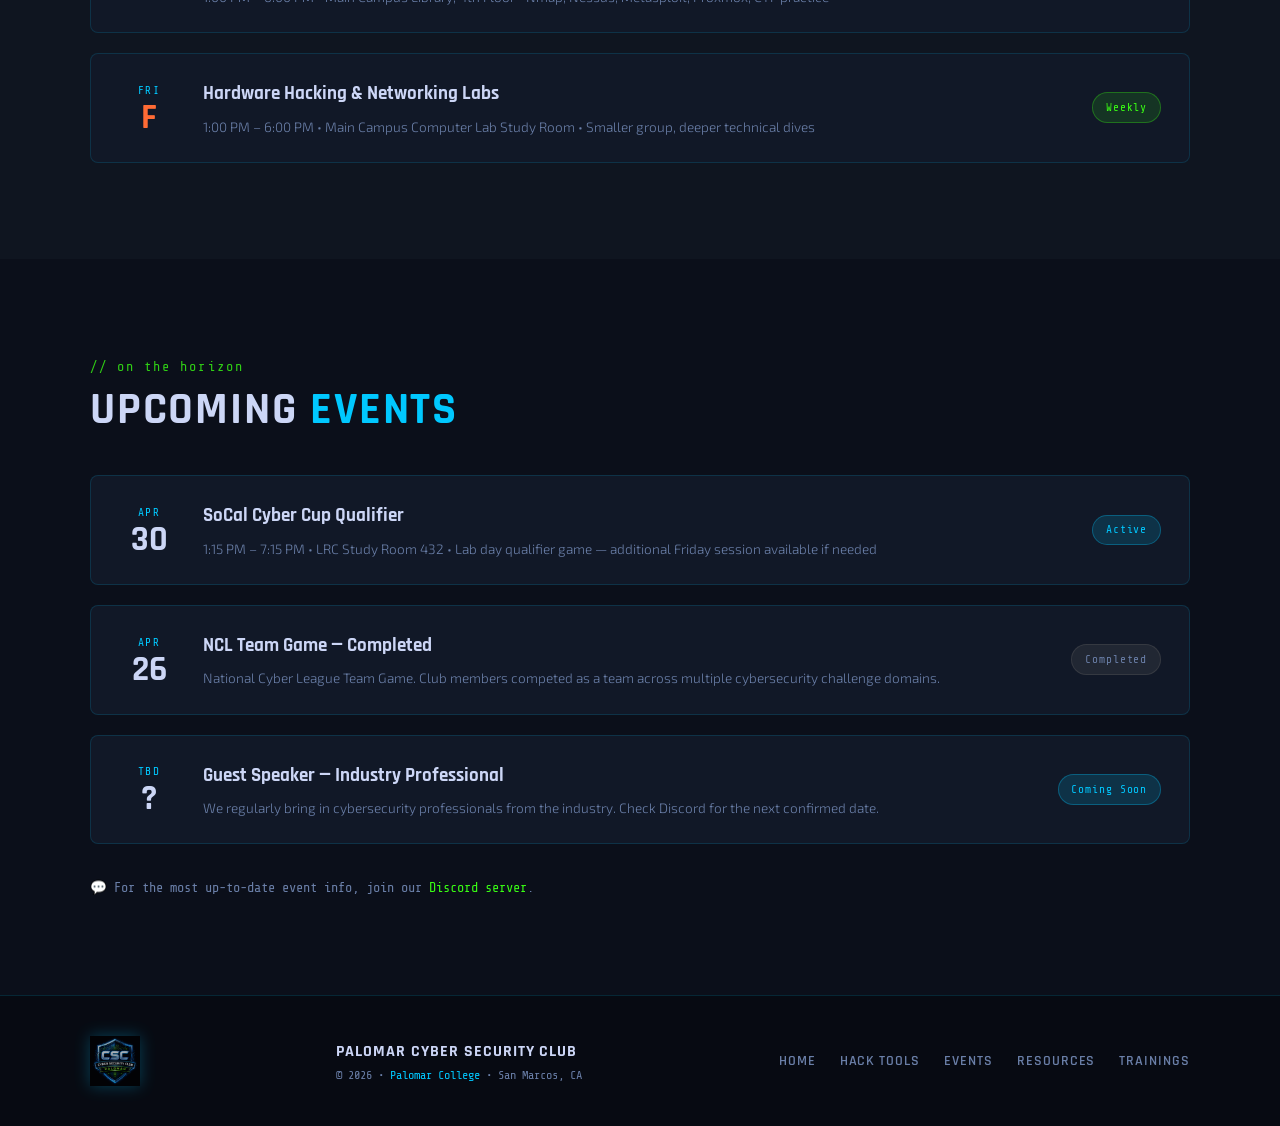
==== commit 5d340c36: "Add files via upload" ====
--- a/events.html
+++ b/events.html
@@ -22,6 +22,7 @@
     <li><a href="resources.html">Resources</a></li>
     <li><a href="trainings.html">Trainings</a></li>
     <li><a href="https://discord.gg/CkEZXuCzK" target="_blank" class="nav-discord">Discord</a></li>
+    <li><a href="https://sites.google.com/view/palomarcyberclub?utm_source=ig&utm_medium=social&utm_content=link_in_bio" target="_blank" class="nav-join">Join the Club</a></li>
   </ul>
 </nav>
 
--- a/style.css
+++ b/style.css
@@ -107,6 +107,18 @@
   background: var(--green-dim) !important;
 }
 
+.nav-join {
+  color: #fff !important;
+  background: var(--blue) !important;
+  border: 1px solid var(--blue) !important;
+  border-radius: var(--radius) !important;
+}
+.nav-join:hover {
+  background: #00b8e6 !important;
+  box-shadow: 0 0 14px var(--blue-glow) !important;
+  color: #fff !important;
+}
+
 .hamburger {
   display: none;
   background: none;
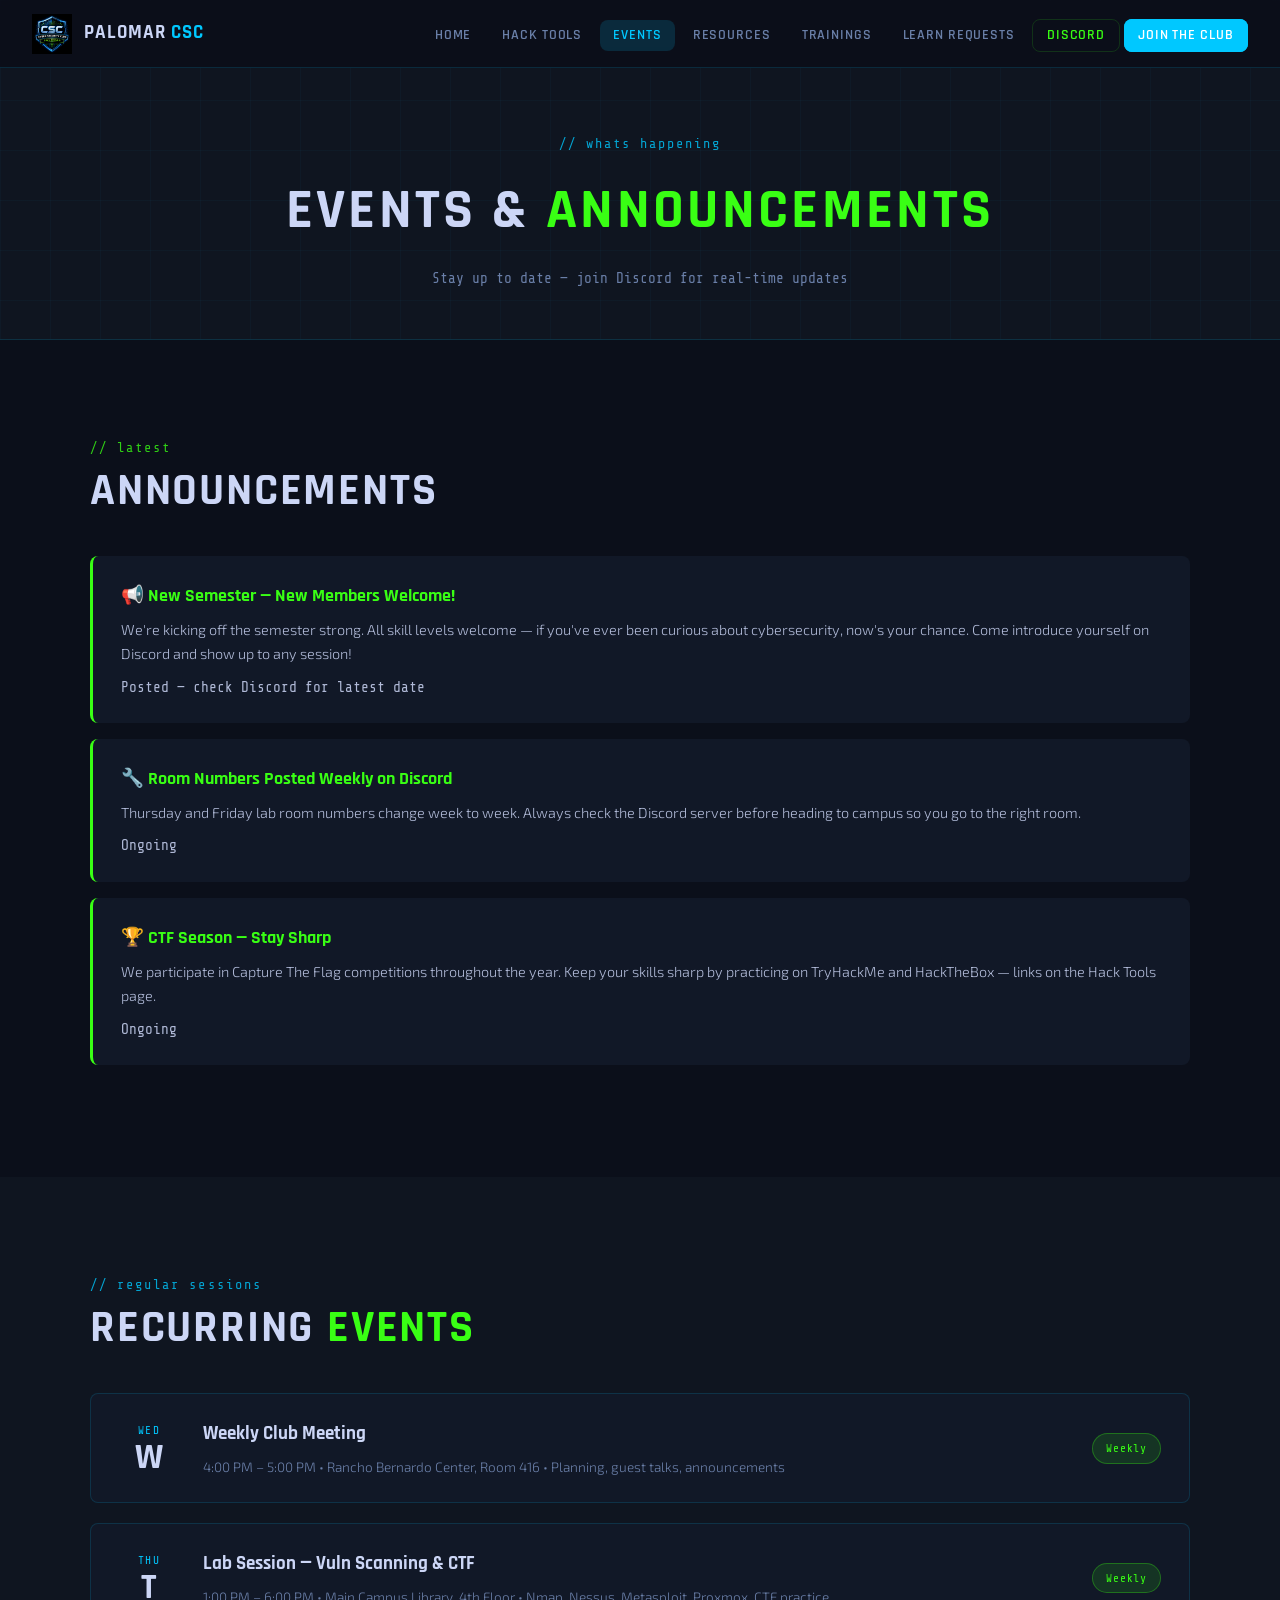
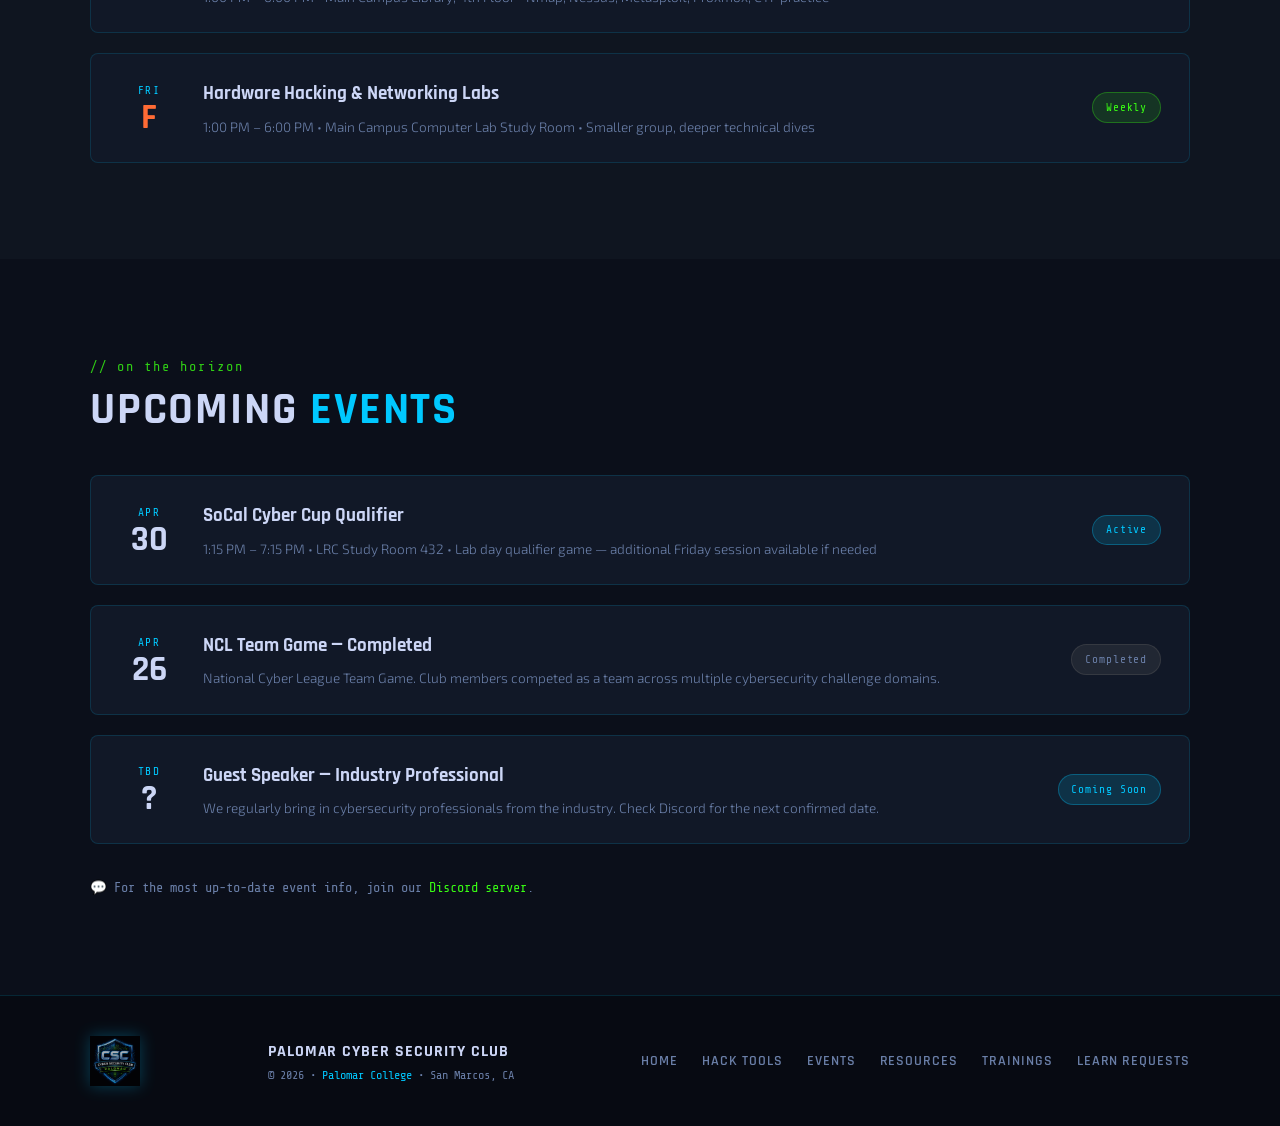
==== commit 1a3b6acd: "Add files via upload" ====
--- a/events.html
+++ b/events.html
@@ -20,7 +20,8 @@
     <li><a href="tools.html">Hack Tools</a></li>
     <li><a href="events.html" class="active">Events</a></li>
     <li><a href="resources.html">Resources</a></li>
-    <li><a href="trainings.html">Trainings</a></li>
+    <li><a href="trainings.html">Trainings</a>
+      <a href="learning-board.html">Learn Requests</a></li>
     <li><a href="https://discord.gg/CkEZXuCzK" target="_blank" class="nav-discord">Discord</a></li>
     <li><a href="https://sites.google.com/view/palomarcyberclub?utm_source=ig&utm_medium=social&utm_content=link_in_bio" target="_blank" class="nav-join">Join the Club</a></li>
   </ul>
@@ -177,6 +178,7 @@
       <a href="events.html">Events</a>
       <a href="resources.html">Resources</a>
       <a href="trainings.html">Trainings</a>
+      <a href="learning-board.html">Learn Requests</a>
     </nav>
   </div>
 </footer>
--- a/style.css
+++ b/style.css
@@ -247,6 +247,18 @@
   transform: translateY(-2px);
 }
 
+.btn-join {
+  border: 1px solid var(--blue);
+  color: #0b0f1a;
+  background: var(--blue);
+  box-shadow: 0 0 20px var(--blue-glow);
+}
+.btn-join:hover {
+  background: #00b8e6;
+  box-shadow: 0 0 35px var(--blue-glow);
+  transform: translateY(-2px);
+}
+
 .hero-scroll-hint {
   position: absolute;
   bottom: 2rem;
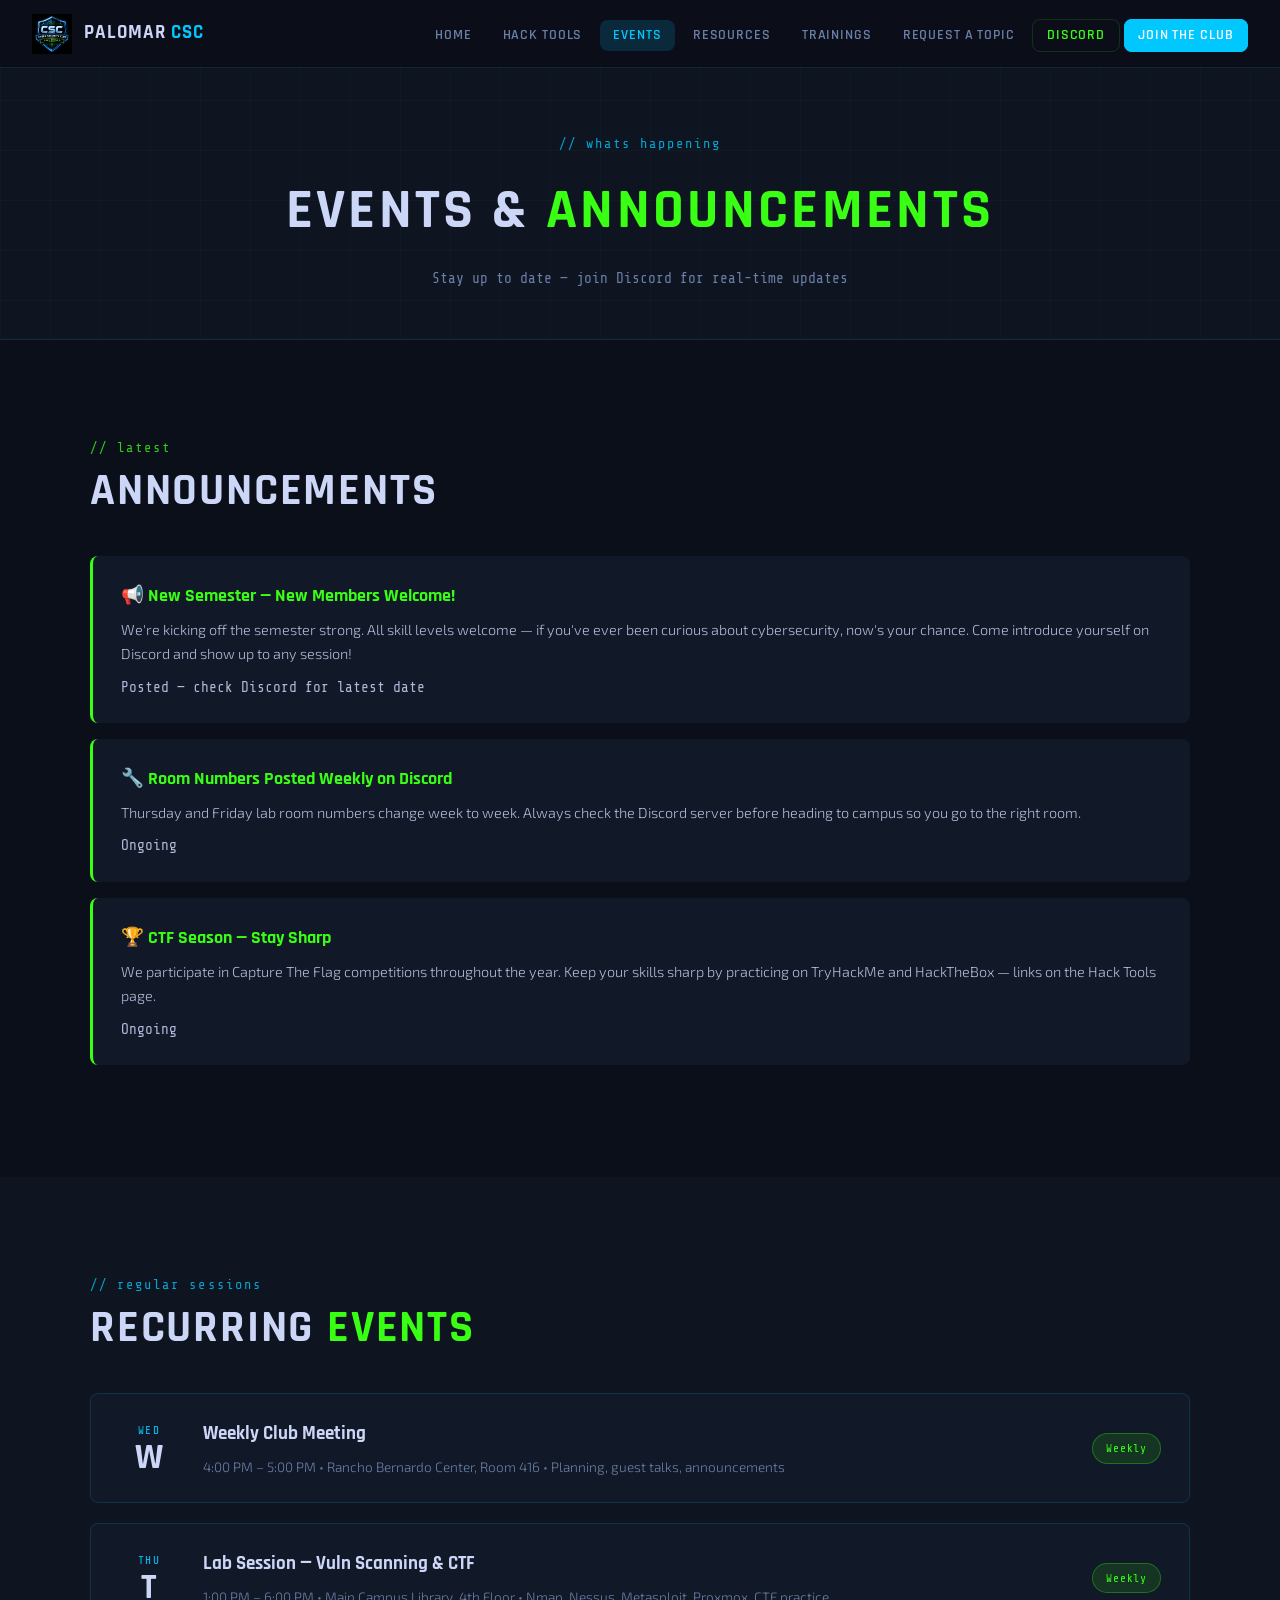
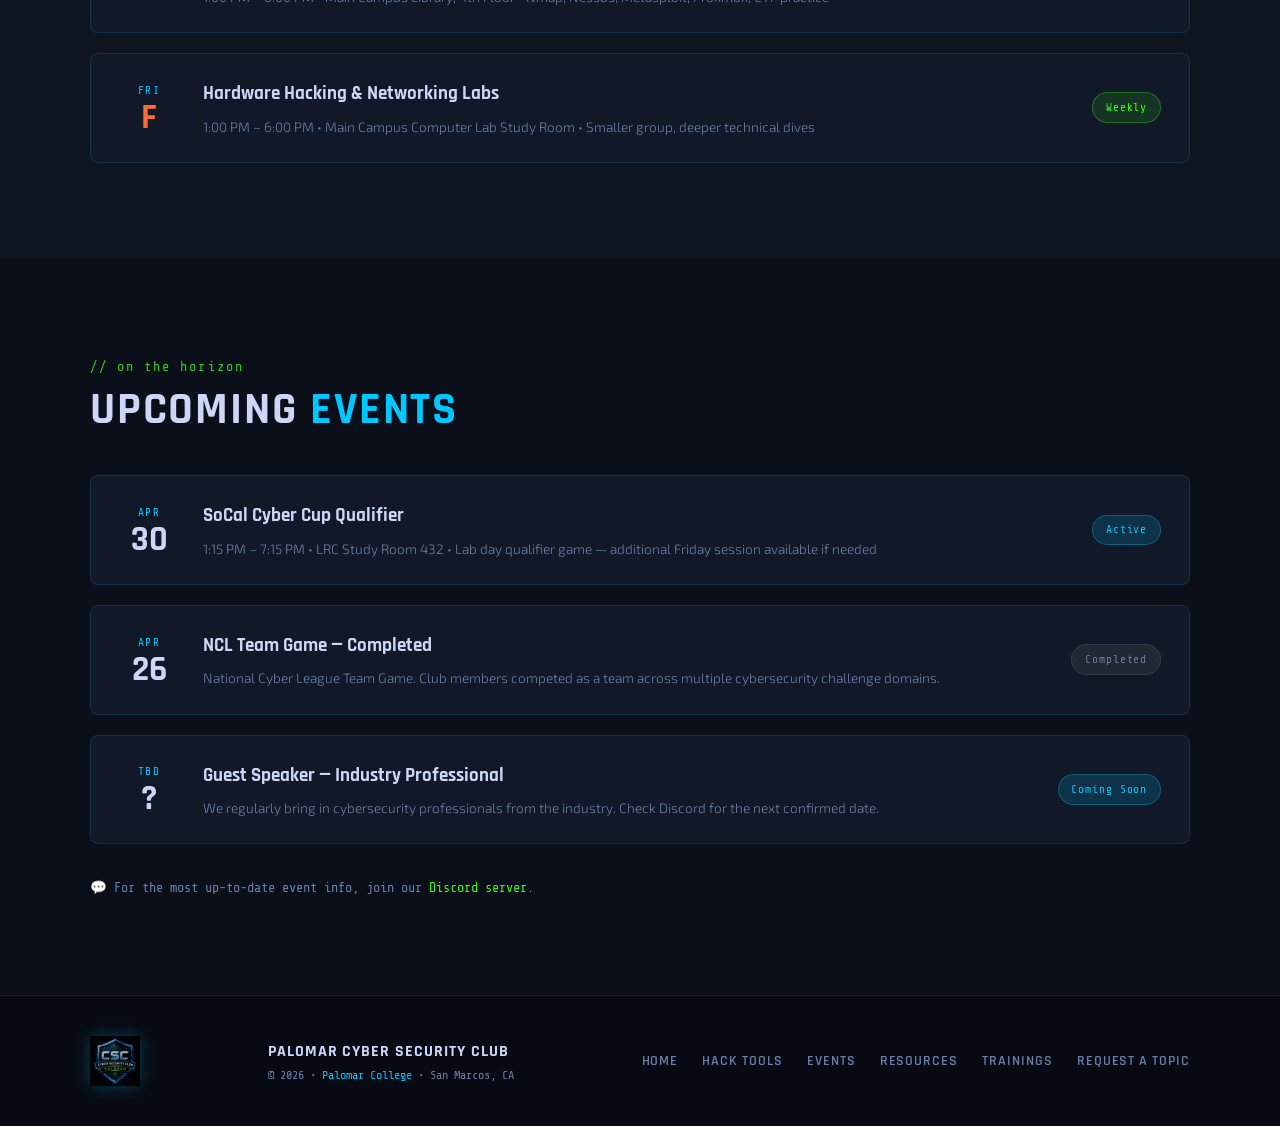
==== commit 15acd114: "Add files via upload" ====
--- a/events.html
+++ b/events.html
@@ -21,8 +21,8 @@
     <li><a href="events.html" class="active">Events</a></li>
     <li><a href="resources.html">Resources</a></li>
     <li><a href="trainings.html">Trainings</a>
-      <a href="learning-board.html">Learn Requests</a></li>
-    <li><a href="https://discord.gg/CkEZXuCzK" target="_blank" class="nav-discord">Discord</a></li>
+      <a href="learning-board.html">Request a Topic</a></li>
+    <li><a href="https://discord.gg/BPTcKqK" target="_blank" class="nav-discord">Discord</a></li>
     <li><a href="https://sites.google.com/view/palomarcyberclub?utm_source=ig&utm_medium=social&utm_content=link_in_bio" target="_blank" class="nav-join">Join the Club</a></li>
   </ul>
 </nav>
@@ -157,7 +157,7 @@
       </div>
 
       <p style="margin-top:2rem;font-family:'Share Tech Mono',monospace;font-size:0.85rem;color:var(--muted);">
-        💬 For the most up-to-date event info, join our <a href="https://discord.gg/CkEZXuCzK" target="_blank" style="color:var(--green);">Discord server</a>.
+        💬 For the most up-to-date event info, join our <a href="https://discord.gg/BPTcKqK" target="_blank" style="color:var(--green);">Discord server</a>.
       </p>
 
     </div>
@@ -178,7 +178,7 @@
       <a href="events.html">Events</a>
       <a href="resources.html">Resources</a>
       <a href="trainings.html">Trainings</a>
-      <a href="learning-board.html">Learn Requests</a>
+      <a href="learning-board.html">Request a Topic</a>
     </nav>
   </div>
 </footer>
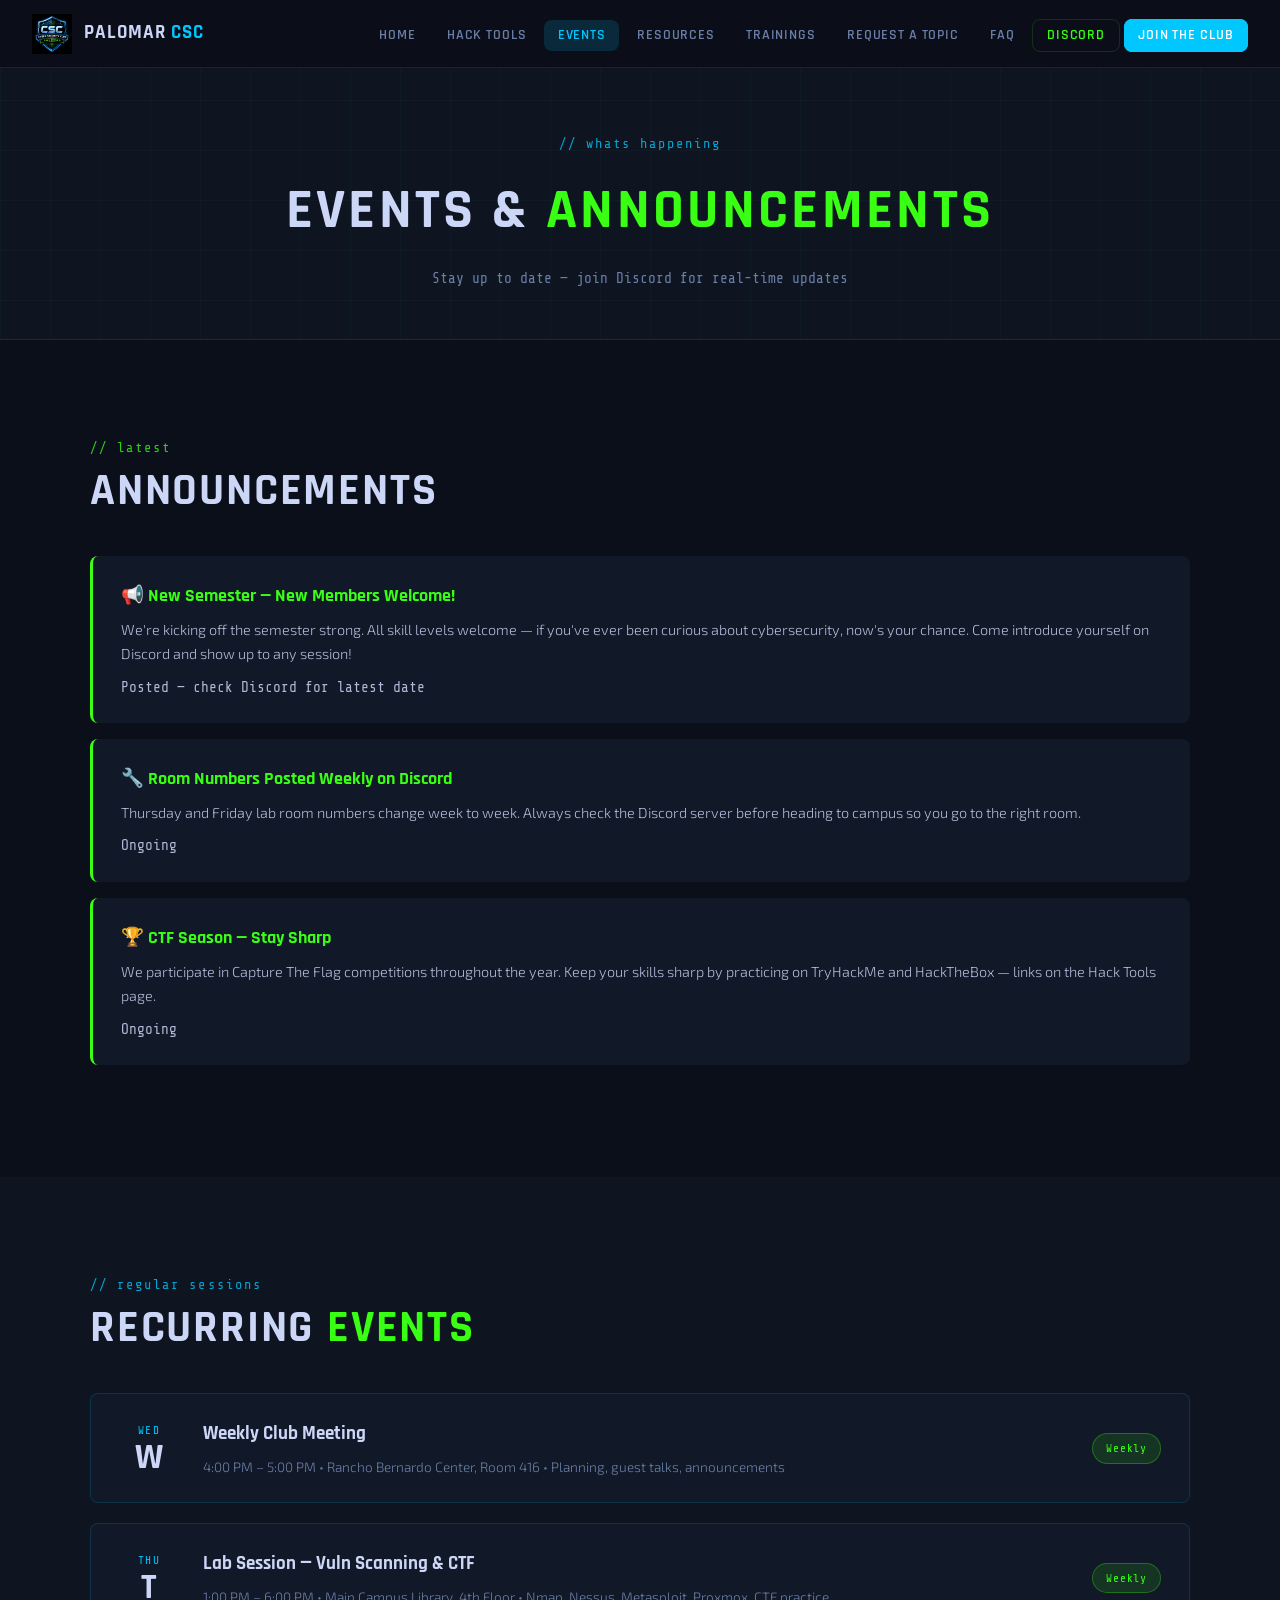
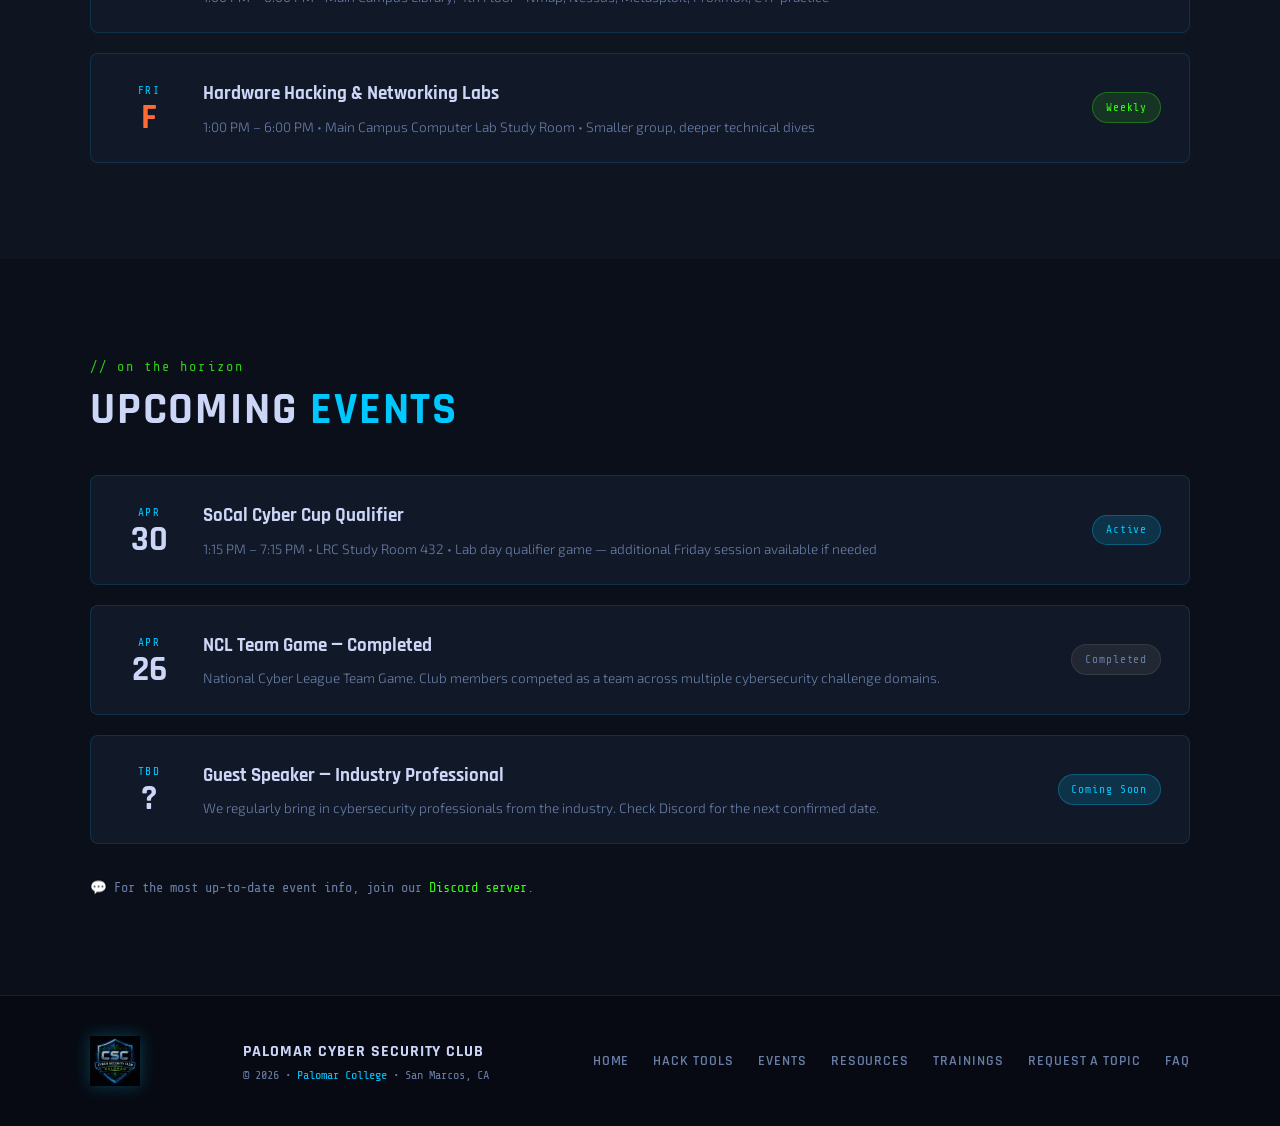
==== commit 56649449: "Add files via upload" ====
--- a/events.html
+++ b/events.html
@@ -20,8 +20,9 @@
     <li><a href="tools.html">Hack Tools</a></li>
     <li><a href="events.html" class="active">Events</a></li>
     <li><a href="resources.html">Resources</a></li>
-    <li><a href="trainings.html">Trainings</a>
-      <a href="learning-board.html">Request a Topic</a></li>
+    <li><a href="trainings.html">Trainings</a></li>
+    <li><a href="learning-board.html">Request a Topic</a></li>
+    <li><a href="faq.html">FAQ</a></li>
     <li><a href="https://discord.gg/BPTcKqK" target="_blank" class="nav-discord">Discord</a></li>
     <li><a href="https://sites.google.com/view/palomarcyberclub?utm_source=ig&utm_medium=social&utm_content=link_in_bio" target="_blank" class="nav-join">Join the Club</a></li>
   </ul>
@@ -179,6 +180,7 @@
       <a href="resources.html">Resources</a>
       <a href="trainings.html">Trainings</a>
       <a href="learning-board.html">Request a Topic</a>
+      <a href="faq.html">FAQ</a>
     </nav>
   </div>
 </footer>
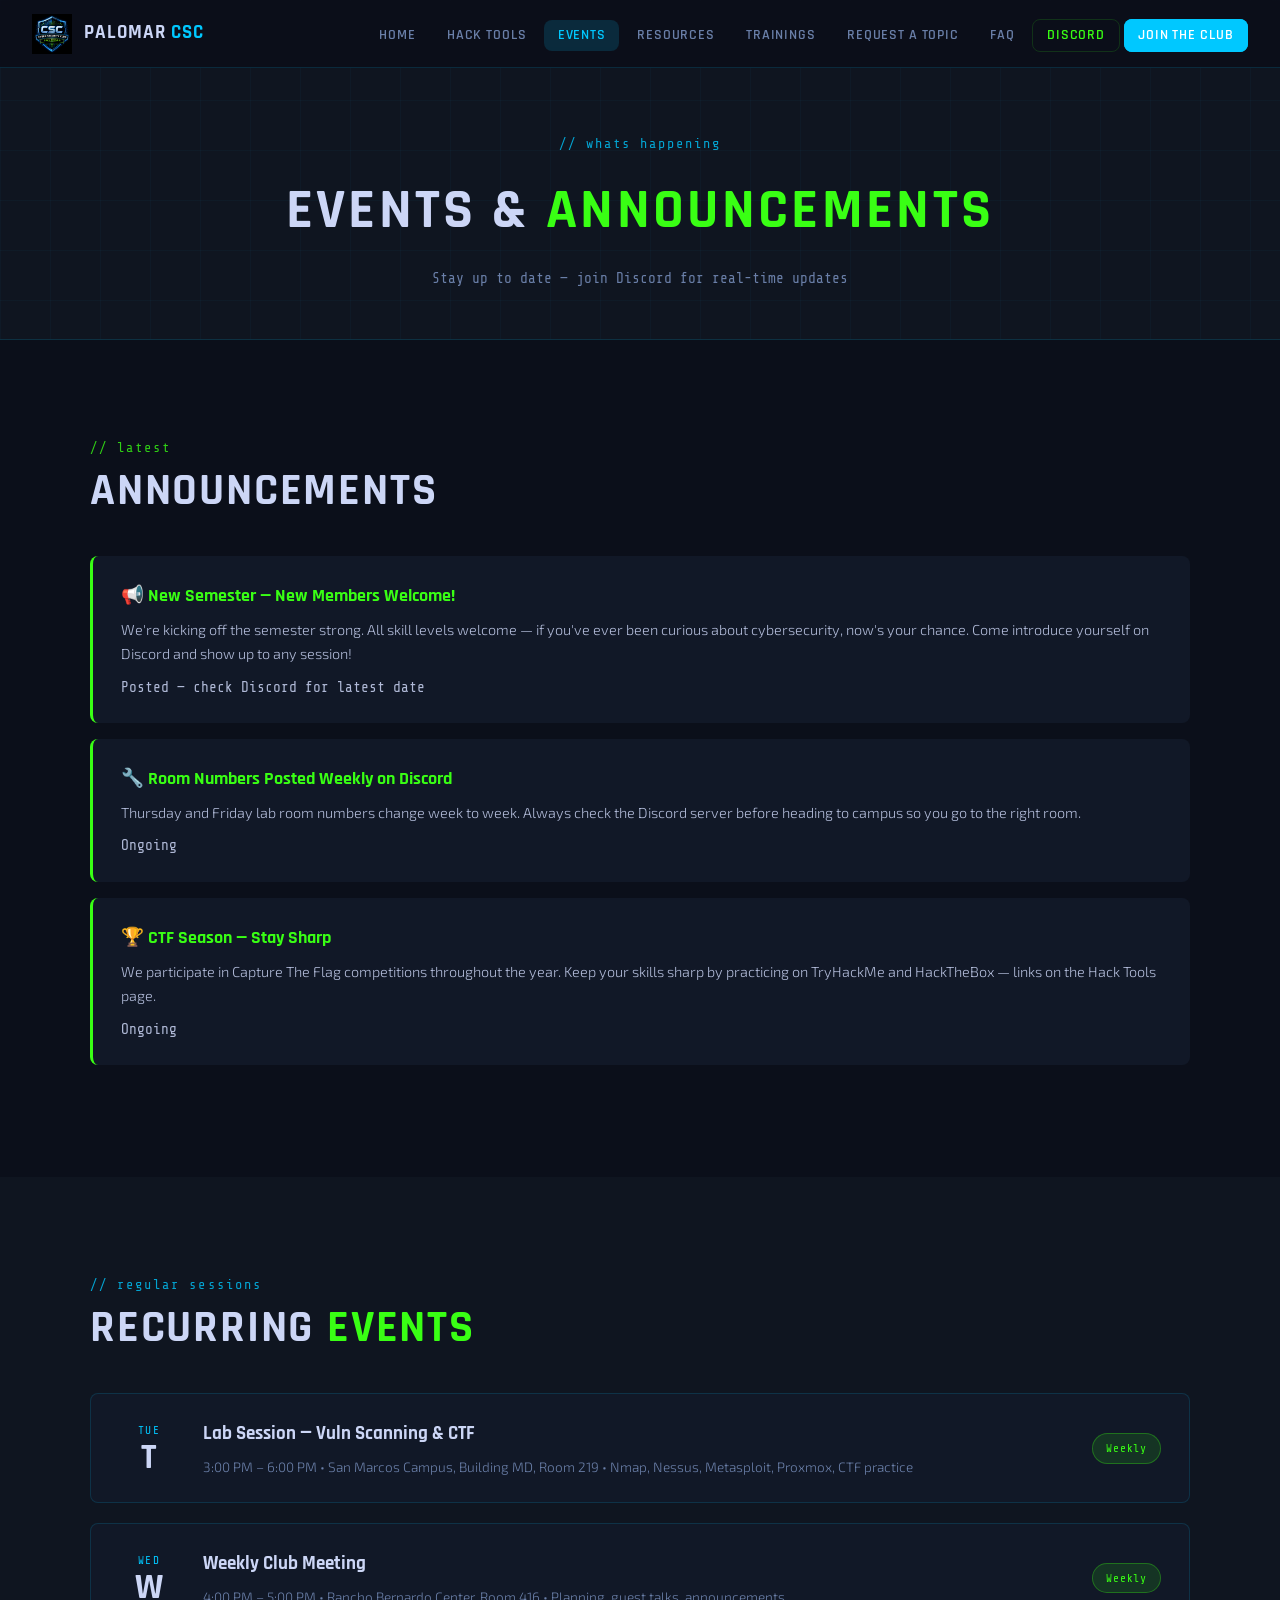
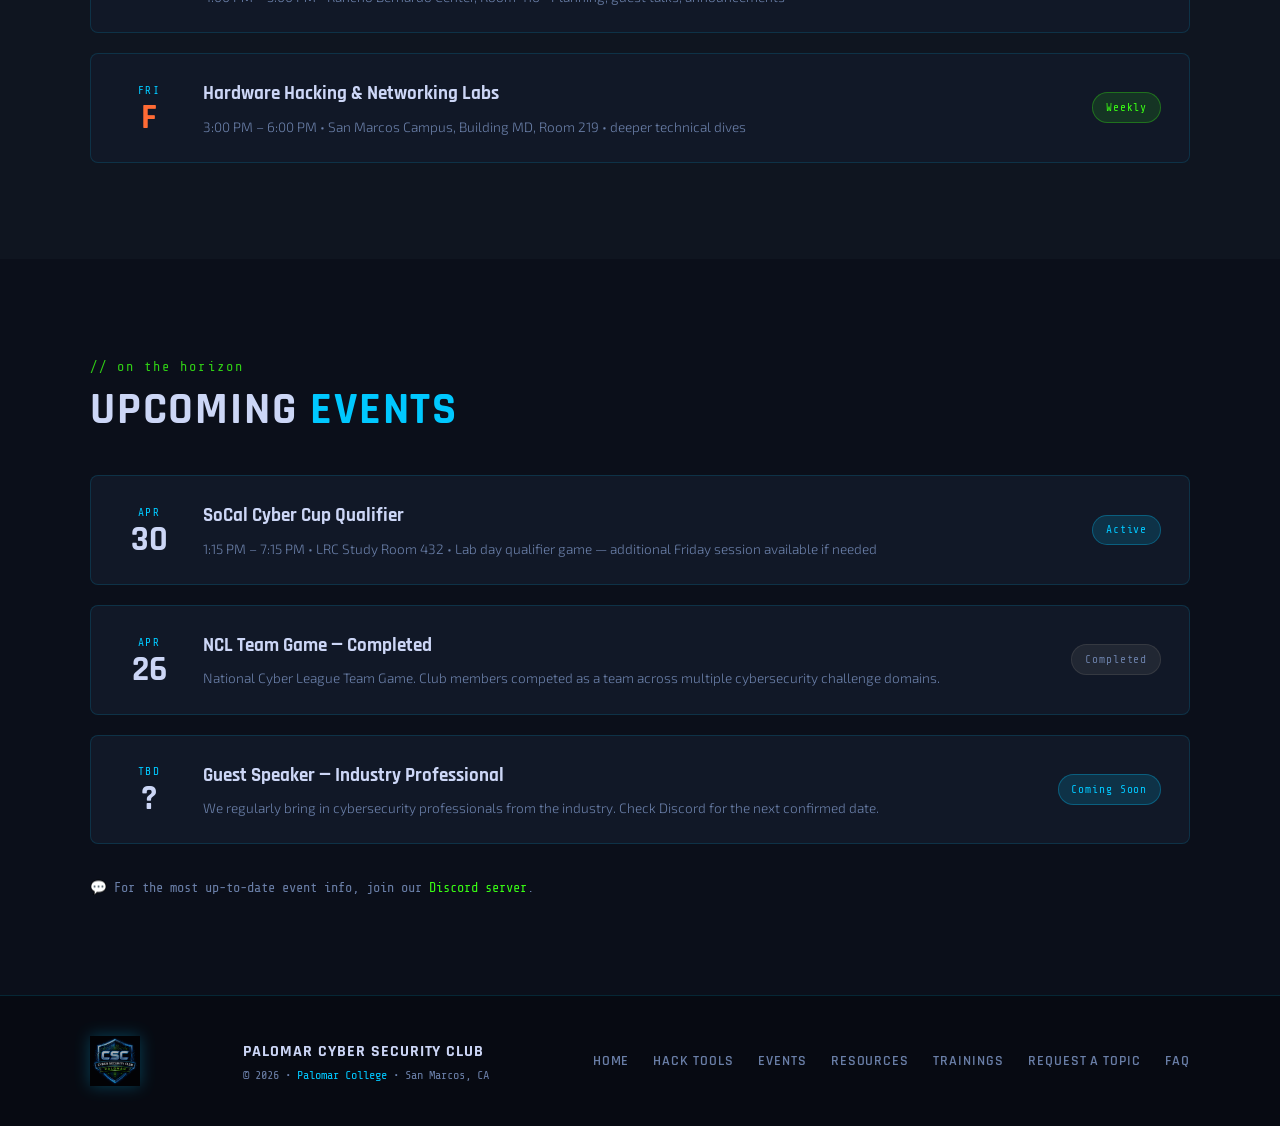
==== commit 5db16822: "Update events.html" ====
--- a/events.html
+++ b/events.html
@@ -73,6 +73,18 @@
 
         <div class="event-card fade-up">
           <div class="event-date">
+            <div class="event-month">TUE</div>
+            <div class="event-day accent-green">T</div>
+          </div>
+          <div class="event-info">
+            <h3>Lab Session — Vuln Scanning & CTF</h3>
+            <p>3:00 PM – 6:00 PM &bull; San Marcos Campus, Building MD, Room 219 &bull; Nmap, Nessus, Metasploit, Proxmox, CTF practice</p>
+          </div>
+          <span class="event-badge badge-recurring">Weekly</span>
+        </div>
+
+        <div class="event-card fade-up">
+          <div class="event-date">
             <div class="event-month">WED</div>
             <div class="event-day accent-blue">W</div>
           </div>
@@ -85,24 +97,12 @@
 
         <div class="event-card fade-up">
           <div class="event-date">
-            <div class="event-month">THU</div>
-            <div class="event-day accent-green">T</div>
-          </div>
-          <div class="event-info">
-            <h3>Lab Session — Vuln Scanning & CTF</h3>
-            <p>1:00 PM – 6:00 PM &bull; Main Campus Library, 4th Floor &bull; Nmap, Nessus, Metasploit, Proxmox, CTF practice</p>
-          </div>
-          <span class="event-badge badge-recurring">Weekly</span>
-        </div>
-
-        <div class="event-card fade-up">
-          <div class="event-date">
             <div class="event-month">FRI</div>
             <div class="event-day" style="color:#ff6b35;">F</div>
           </div>
           <div class="event-info">
             <h3>Hardware Hacking & Networking Labs</h3>
-            <p>1:00 PM – 6:00 PM &bull; Main Campus Computer Lab Study Room &bull; Smaller group, deeper technical dives</p>
+            <p>3:00 PM – 6:00 PM &bull; San Marcos Campus, Building MD, Room 219 &bull; deeper technical dives</p>
           </div>
           <span class="event-badge badge-recurring">Weekly</span>
         </div>
